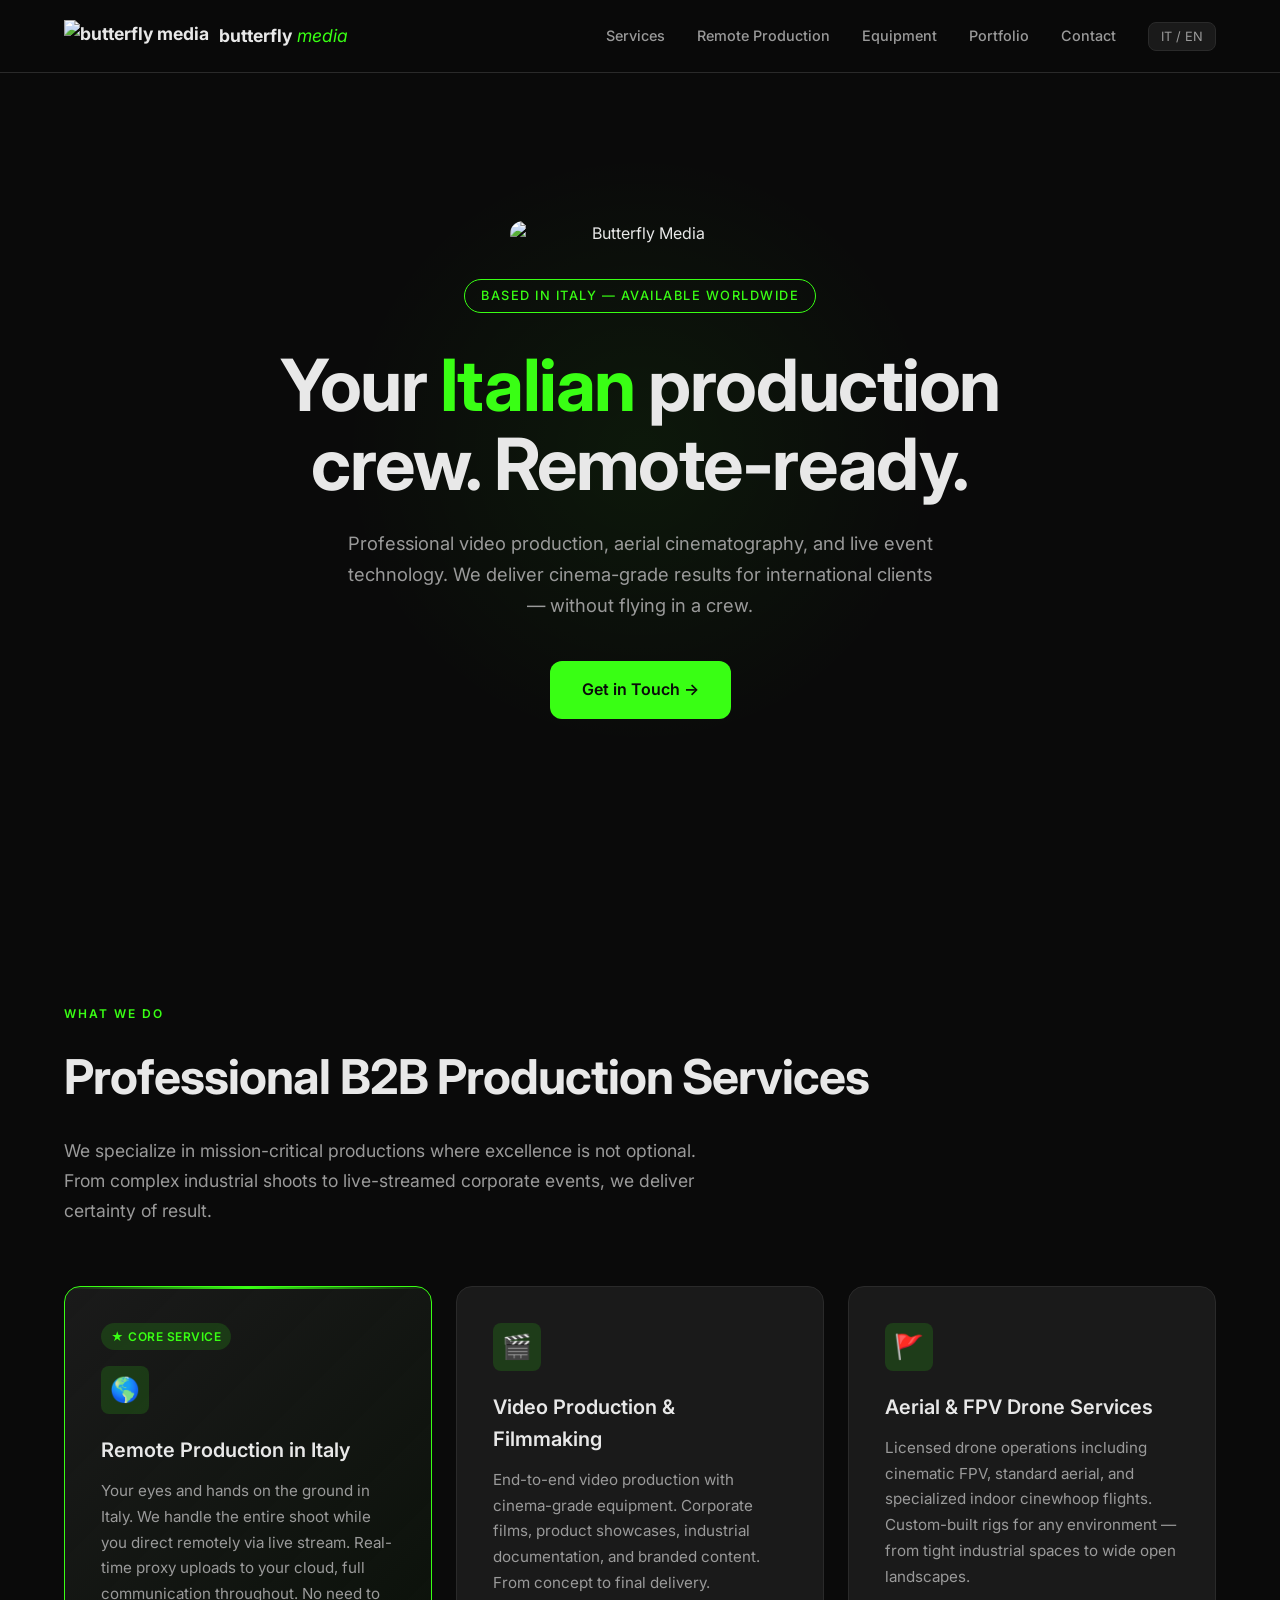
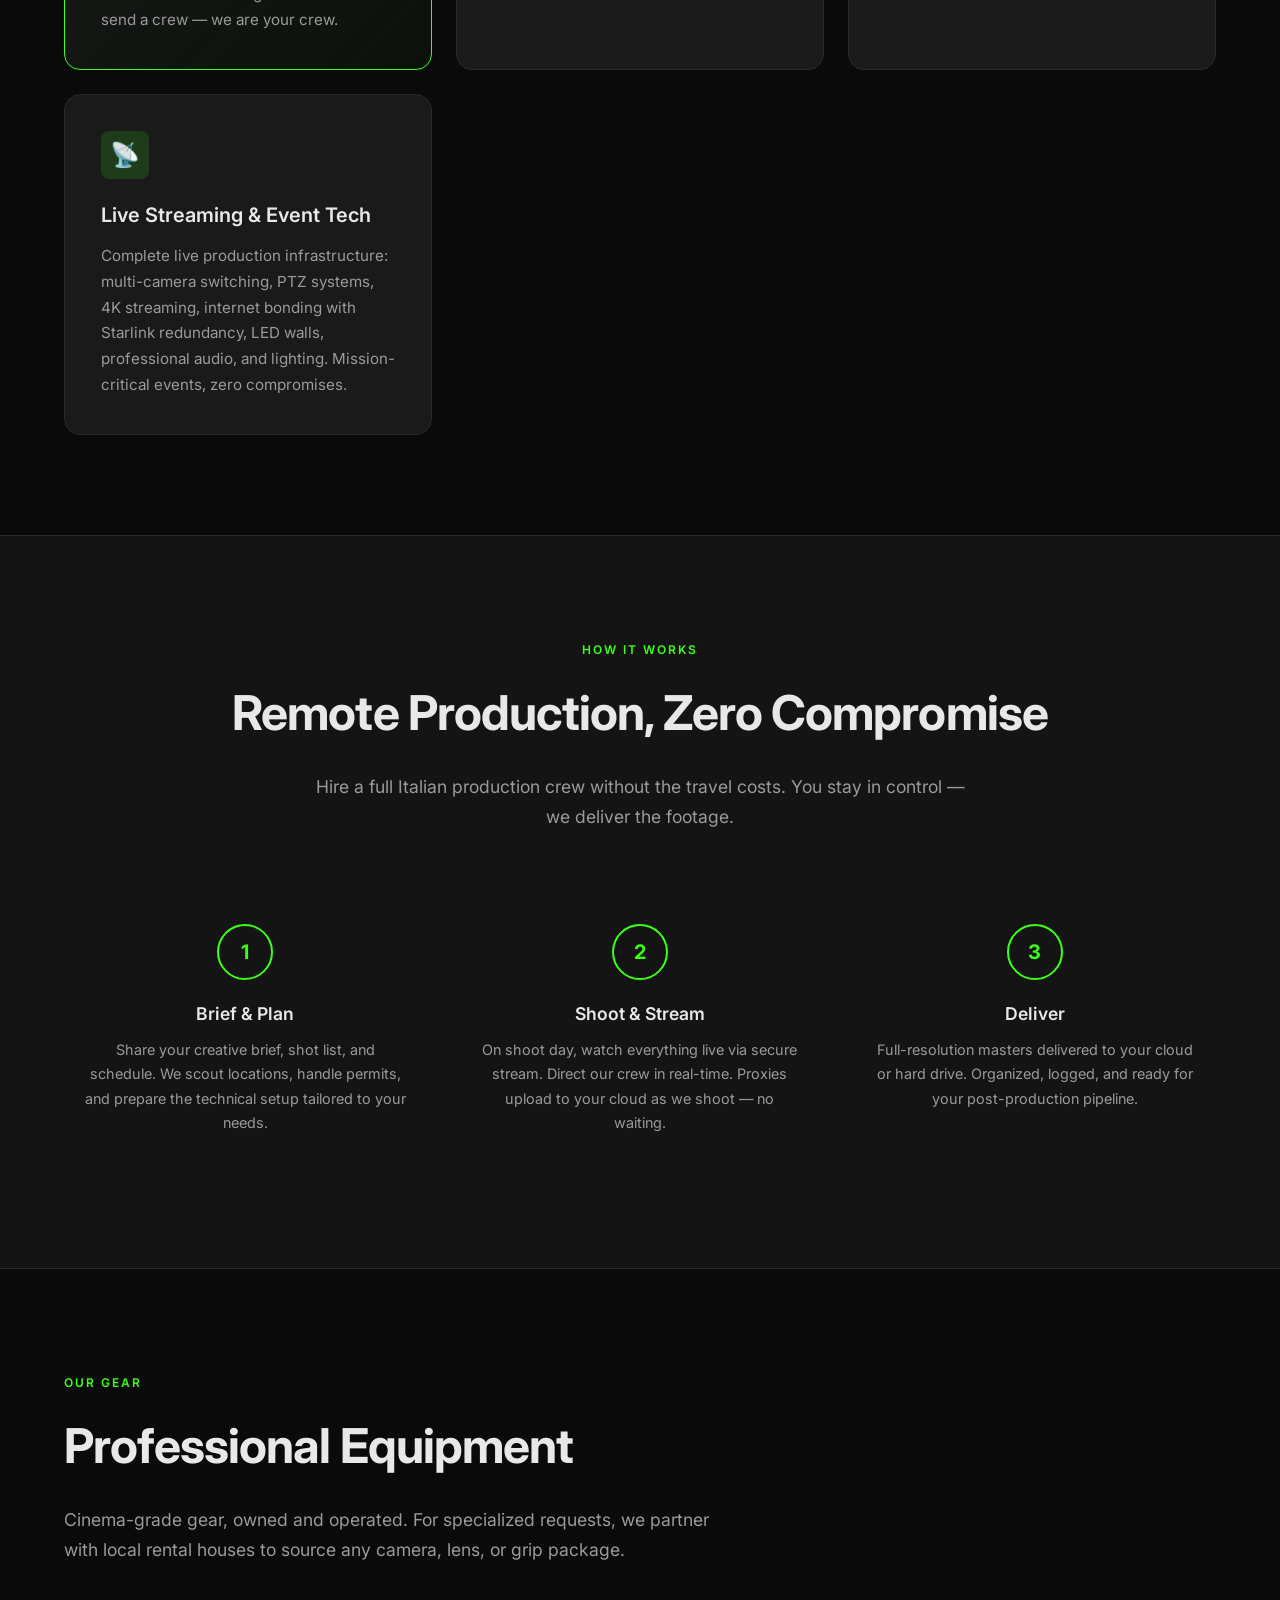
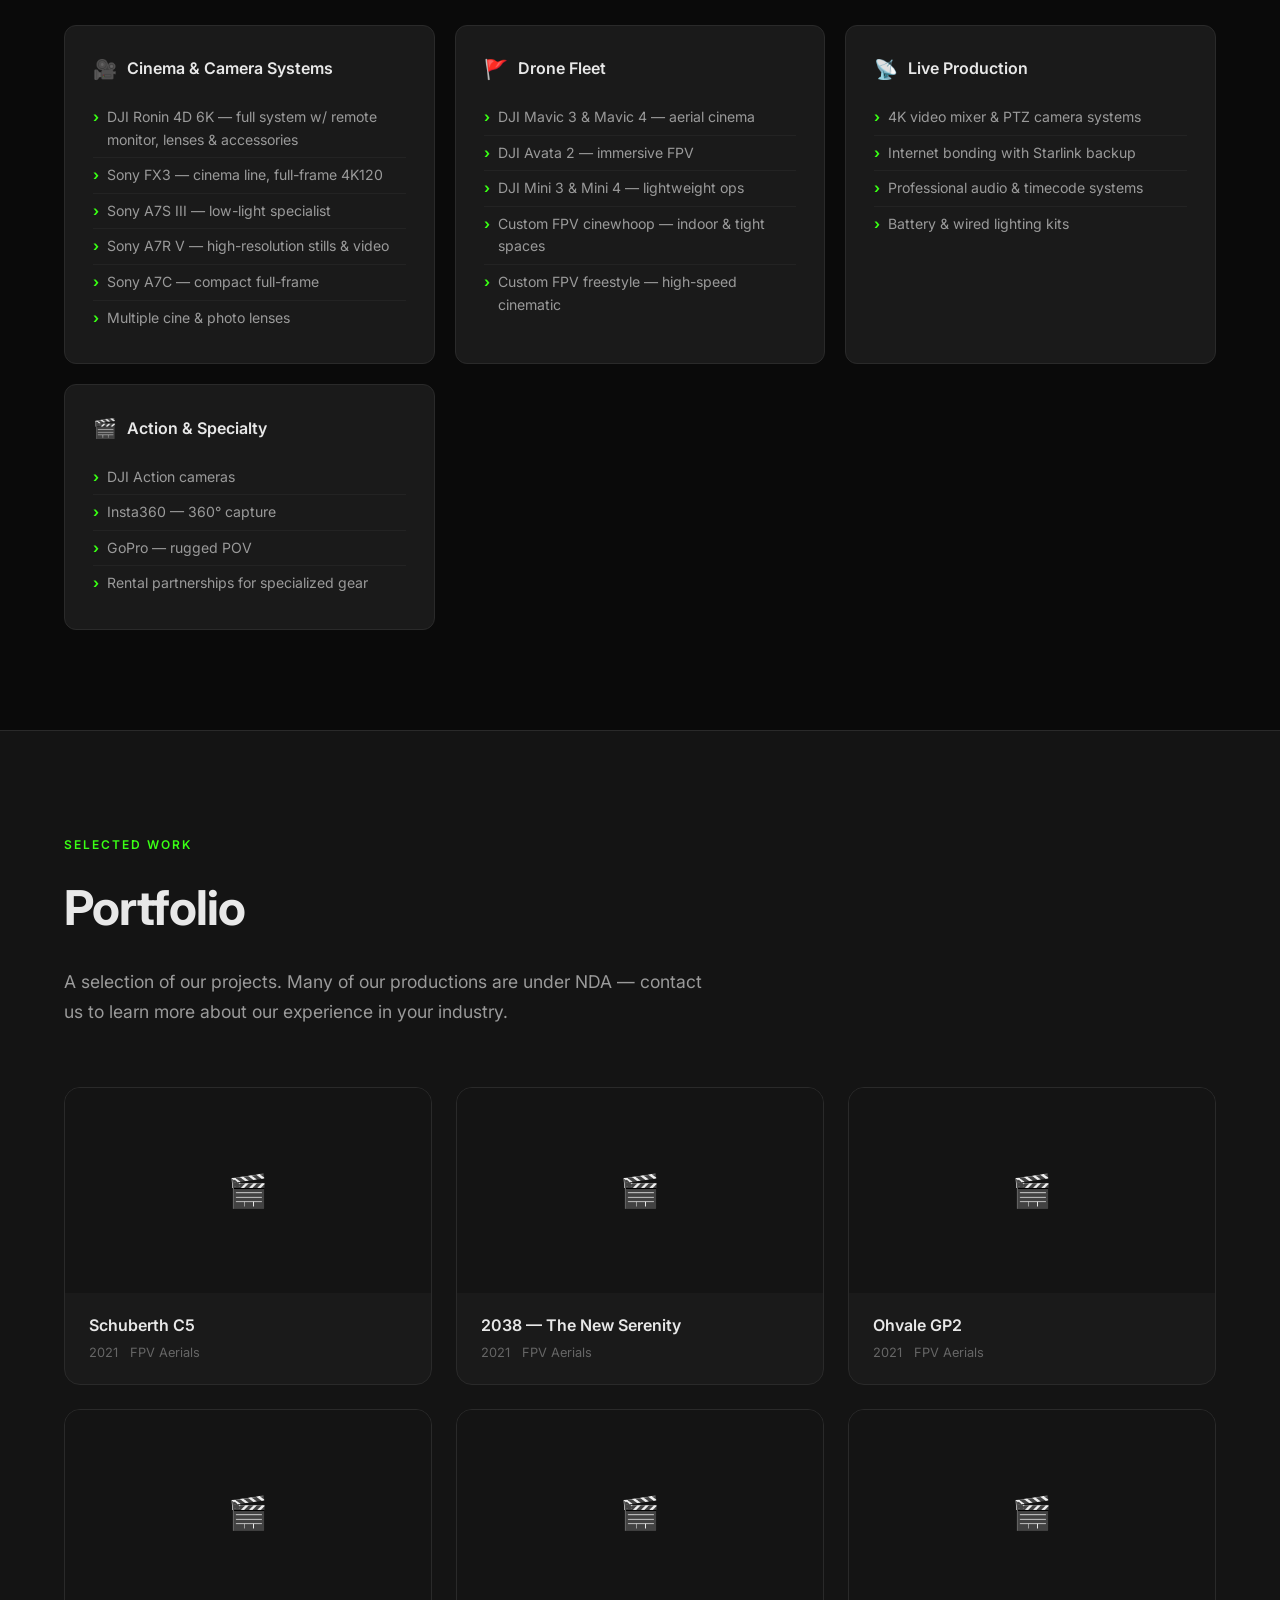
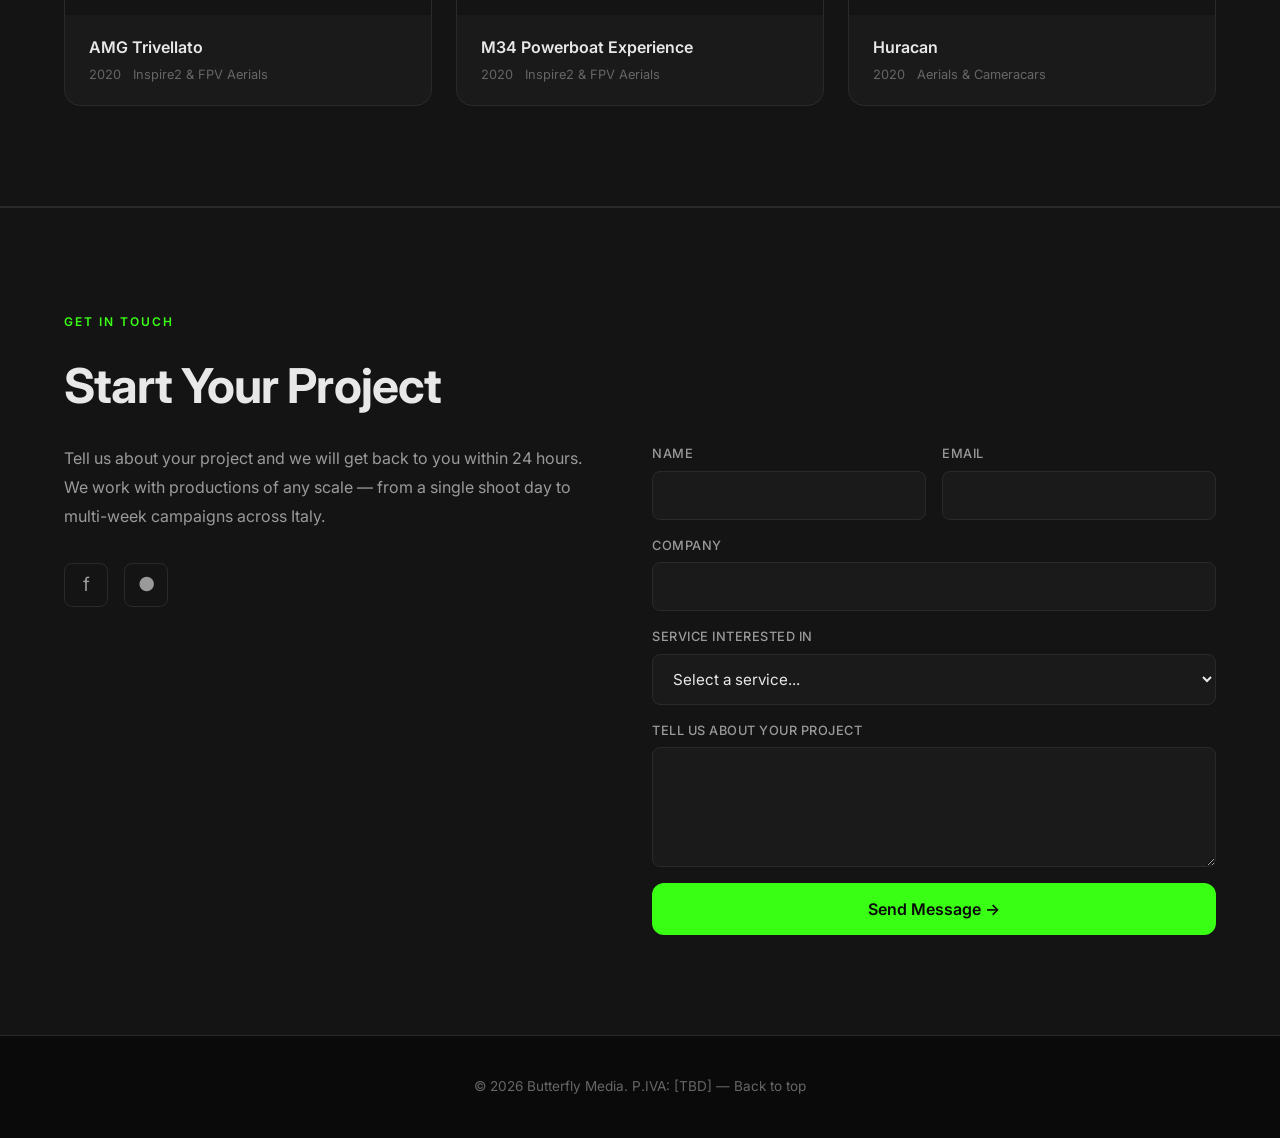
==== index.html @ 113e2f81 "Initial commit: Butterfly Media website" ====
<!DOCTYPE html>
<html lang="en" data-lang="en">
<head>
<meta charset="UTF-8">
<meta name="viewport" content="width=device-width, initial-scale=1.0">
<title>Butterfly Media — Remote Video Production in Italy</title>
<meta name="description" content="Professional remote video production based in Italy. Aerial FPV, cinema-grade cameras, live streaming, and event tech for international clients.">
<link rel="icon" type="image/png" href="assets/logo-micro.png">
<link rel="preconnect" href="https://fonts.googleapis.com">
<link href="https://fonts.googleapis.com/css2?family=Inter:wght@300;400;500;600;700&display=swap" rel="stylesheet">
<link rel="stylesheet" href="css/style.css">
</head>
<body>

<!-- NAV -->
<nav>
  <div class="nav-inner">
    <a href="#" class="nav-logo"><img src="assets/logo-micro.png" alt="Butterfly Media" class="nav-logo-img"><span class="nav-logo-text">butterfly <em>media</em></span></a>
    <button class="nav-toggle" onclick="document.querySelector('.nav-links').classList.toggle('open')" aria-label="Menu">&#9776;</button>
    <ul class="nav-links">
      <li><a href="#services" data-i18n="nav.services">Services</a></li>
      <li><a href="#remote" data-i18n="nav.remote">Remote Production</a></li>
      <li><a href="#equipment" data-i18n="nav.equipment">Equipment</a></li>
      <li><a href="#portfolio" data-i18n="nav.portfolio">Portfolio</a></li>
      <li><a href="#contact" data-i18n="nav.contact">Contact</a></li>
      <li><button class="lang-switch" onclick="toggleLang()">IT / EN</button></li>
    </ul>
  </div>
</nav>

<!-- HERO -->
<section class="hero" id="hero">
  <div class="hero-content">
    <img src="assets/logo-full.png" alt="Butterfly Media" class="hero-logo">
    <div class="hero-badge" data-i18n="hero.badge">Based in Italy — Available Worldwide</div>
    <h1 data-i18n-html="hero.title">Your <em>Italian</em> production crew. Remote-ready.</h1>
    <p data-i18n="hero.subtitle">Professional video production, aerial cinematography, and live event technology. We deliver cinema-grade results for international clients — without flying in a crew.</p>
    <a href="#contact" class="hero-cta" data-i18n="hero.cta">Get in Touch &#8594;</a>
  </div>
</section>

<!-- SERVICES -->
<section id="services">
  <div class="container">
    <div class="reveal">
      <span class="section-label" data-i18n="services.label">What We Do</span>
      <h2 class="section-title" data-i18n="services.title">Professional B2B Production Services</h2>
      <p class="section-subtitle" data-i18n="services.subtitle">We specialize in mission-critical productions where excellence is not optional. From complex industrial shoots to live-streamed corporate events, we deliver certainty of result.</p>
    </div>
    <div class="services-grid">
      <div class="service-card featured reveal">
        <div class="service-tag" data-i18n="services.remote.tag">&#9733; Core Service</div>
        <div class="service-icon">&#127758;</div>
        <h3 data-i18n="services.remote.title">Remote Production in Italy</h3>
        <p data-i18n="services.remote.desc">Your eyes and hands on the ground in Italy. We handle the entire shoot while you direct remotely via live stream. Real-time proxy uploads to your cloud, full communication throughout. No need to send a crew — we are your crew.</p>
      </div>
      <div class="service-card reveal">
        <div class="service-icon">&#127916;</div>
        <h3 data-i18n="services.video.title">Video Production &amp; Filmmaking</h3>
        <p data-i18n="services.video.desc">End-to-end video production with cinema-grade equipment. Corporate films, product showcases, industrial documentation, and branded content. From concept to final delivery.</p>
      </div>
      <div class="service-card reveal">
        <div class="service-icon">&#128681;</div>
        <h3 data-i18n="services.drone.title">Aerial &amp; FPV Drone Services</h3>
        <p data-i18n="services.drone.desc">Licensed drone operations including cinematic FPV, standard aerial, and specialized indoor cinewhoop flights. Custom-built rigs for any environment — from tight industrial spaces to wide open landscapes.</p>
      </div>
      <div class="service-card reveal">
        <div class="service-icon">&#128225;</div>
        <h3 data-i18n="services.live.title">Live Streaming &amp; Event Tech</h3>
        <p data-i18n="services.live.desc">Complete live production infrastructure: multi-camera switching, PTZ systems, 4K streaming, internet bonding with Starlink redundancy, LED walls, professional audio, and lighting. Mission-critical events, zero compromises.</p>
      </div>
    </div>
  </div>
</section>

<!-- REMOTE PRODUCTION -->
<section class="remote-section" id="remote">
  <div class="container">
    <div class="reveal" style="text-align:center;">
      <span class="section-label" data-i18n="remote.label">How It Works</span>
      <h2 class="section-title" data-i18n="remote.title">Remote Production, Zero Compromise</h2>
      <p class="section-subtitle" style="margin-left:auto;margin-right:auto;" data-i18n="remote.subtitle">Hire a full Italian production crew without the travel costs. You stay in control — we deliver the footage.</p>
    </div>
    <div class="remote-grid reveal">
      <div class="remote-step">
        <div class="step-number">1</div>
        <h3 data-i18n="remote.step1.title">Brief &amp; Plan</h3>
        <p data-i18n="remote.step1.desc">Share your creative brief, shot list, and schedule. We scout locations, handle permits, and prepare the technical setup tailored to your needs.</p>
      </div>
      <div class="remote-step">
        <div class="step-number">2</div>
        <h3 data-i18n="remote.step2.title">Shoot &amp; Stream</h3>
        <p data-i18n="remote.step2.desc">On shoot day, watch everything live via secure stream. Direct our crew in real-time. Proxies upload to your cloud as we shoot — no waiting.</p>
      </div>
      <div class="remote-step">
        <div class="step-number">3</div>
        <h3 data-i18n="remote.step3.title">Deliver</h3>
        <p data-i18n="remote.step3.desc">Full-resolution masters delivered to your cloud or hard drive. Organized, logged, and ready for your post-production pipeline.</p>
      </div>
    </div>
  </div>
</section>

<!-- EQUIPMENT -->
<section id="equipment">
  <div class="container">
    <div class="reveal">
      <span class="section-label" data-i18n="equip.label">Our Gear</span>
      <h2 class="section-title" data-i18n="equip.title">Professional Equipment</h2>
      <p class="section-subtitle" data-i18n="equip.subtitle">Cinema-grade gear, owned and operated. For specialized requests, we partner with local rental houses to source any camera, lens, or grip package.</p>
    </div>
    <div class="equipment-grid">
      <div class="equip-category reveal">
        <h3><span class="eq-icon">&#127909;</span> <span data-i18n="equip.cinema.title">Cinema &amp; Camera Systems</span></h3>
        <ul>
          <li>DJI Ronin 4D 6K — full system w/ remote monitor, lenses &amp; accessories</li>
          <li>Sony FX3 — cinema line, full-frame 4K120</li>
          <li>Sony A7S III — low-light specialist</li>
          <li>Sony A7R V — high-resolution stills &amp; video</li>
          <li>Sony A7C — compact full-frame</li>
          <li data-i18n="equip.cinema.lenses">Multiple cine &amp; photo lenses</li>
        </ul>
      </div>
      <div class="equip-category reveal">
        <h3><span class="eq-icon">&#128681;</span> <span data-i18n="equip.drones.title">Drone Fleet</span></h3>
        <ul>
          <li>DJI Mavic 3 &amp; Mavic 4 — aerial cinema</li>
          <li>DJI Avata 2 — immersive FPV</li>
          <li>DJI Mini 3 &amp; Mini 4 — lightweight ops</li>
          <li data-i18n="equip.drones.cw">Custom FPV cinewhoop — indoor &amp; tight spaces</li>
          <li data-i18n="equip.drones.fs">Custom FPV freestyle — high-speed cinematic</li>
        </ul>
      </div>
      <div class="equip-category reveal">
        <h3><span class="eq-icon">&#128225;</span> <span data-i18n="equip.live.title">Live Production</span></h3>
        <ul>
          <li data-i18n="equip.live.1">4K video mixer &amp; PTZ camera systems</li>
          <li data-i18n="equip.live.2">Internet bonding with Starlink backup</li>
          <li data-i18n="equip.live.3">Professional audio &amp; timecode systems</li>
          <li data-i18n="equip.live.4">Battery &amp; wired lighting kits</li>
        </ul>
      </div>
      <div class="equip-category reveal">
        <h3><span class="eq-icon">&#127916;</span> <span data-i18n="equip.action.title">Action &amp; Specialty</span></h3>
        <ul>
          <li>DJI Action cameras</li>
          <li>Insta360 — 360&deg; capture</li>
          <li>GoPro — rugged POV</li>
          <li data-i18n="equip.action.rent">Rental partnerships for specialized gear</li>
        </ul>
      </div>
    </div>
  </div>
</section>

<!-- PORTFOLIO -->
<section id="portfolio" style="background:var(--bg-secondary);border-top:1px solid var(--border-subtle);border-bottom:1px solid var(--border-subtle);">
  <div class="container">
    <div class="reveal">
      <span class="section-label" data-i18n="portfolio.label">Selected Work</span>
      <h2 class="section-title" data-i18n="portfolio.title">Portfolio</h2>
      <p class="section-subtitle" data-i18n="portfolio.subtitle">A selection of our projects. Many of our productions are under NDA — contact us to learn more about our experience in your industry.</p>
    </div>
    <div class="portfolio-grid" id="portfolio-grid">
      <!-- Portfolio items will be populated here -->
      <div class="portfolio-item reveal">
        <div class="portfolio-embed"><div class="portfolio-placeholder">&#127916;</div></div>
        <div class="portfolio-info">
          <h3>Schuberth C5</h3>
          <div class="portfolio-meta"><span>2021</span><span>FPV Aerials</span></div>
        </div>
      </div>
      <div class="portfolio-item reveal">
        <div class="portfolio-embed"><div class="portfolio-placeholder">&#127916;</div></div>
        <div class="portfolio-info">
          <h3>2038 — The New Serenity</h3>
          <div class="portfolio-meta"><span>2021</span><span>FPV Aerials</span></div>
        </div>
      </div>
      <div class="portfolio-item reveal">
        <div class="portfolio-embed"><div class="portfolio-placeholder">&#127916;</div></div>
        <div class="portfolio-info">
          <h3>Ohvale GP2</h3>
          <div class="portfolio-meta"><span>2021</span><span>FPV Aerials</span></div>
        </div>
      </div>
      <div class="portfolio-item reveal">
        <div class="portfolio-embed"><div class="portfolio-placeholder">&#127916;</div></div>
        <div class="portfolio-info">
          <h3>AMG Trivellato</h3>
          <div class="portfolio-meta"><span>2020</span><span>Inspire2 &amp; FPV Aerials</span></div>
        </div>
      </div>
      <div class="portfolio-item reveal">
        <div class="portfolio-embed"><div class="portfolio-placeholder">&#127916;</div></div>
        <div class="portfolio-info">
          <h3>M34 Powerboat Experience</h3>
          <div class="portfolio-meta"><span>2020</span><span>Inspire2 &amp; FPV Aerials</span></div>
        </div>
      </div>
      <div class="portfolio-item reveal">
        <div class="portfolio-embed"><div class="portfolio-placeholder">&#127916;</div></div>
        <div class="portfolio-info">
          <h3>Huracan</h3>
          <div class="portfolio-meta"><span>2020</span><span>Aerials &amp; Cameracars</span></div>
        </div>
      </div>
    </div>
  </div>
</section>

<!-- CONTACT -->
<section class="contact-section" id="contact">
  <div class="container">
    <div class="reveal">
      <span class="section-label" data-i18n="contact.label">Get in Touch</span>
      <h2 class="section-title" data-i18n="contact.title">Start Your Project</h2>
    </div>
    <div class="contact-wrapper">
      <div class="contact-info reveal">
        <p data-i18n="contact.info">Tell us about your project and we will get back to you within 24 hours. We work with productions of any scale — from a single shoot day to multi-week campaigns across Italy.</p>
        <div class="contact-socials">
          <a href="#" class="social-link" id="social-fb" aria-label="Facebook" target="_blank" rel="noopener">f</a>
          <a href="#" class="social-link" id="social-ig" aria-label="Instagram" target="_blank" rel="noopener">&#9679;</a>
        </div>
      </div>
      <form class="contact-form reveal" id="contact-form" onsubmit="return handleSubmit(event)">
        <div class="form-row">
          <div class="form-group">
            <label for="cf-name" data-i18n="contact.form.name">Name</label>
            <input type="text" id="cf-name" name="name" required>
          </div>
          <div class="form-group">
            <label for="cf-email" data-i18n="contact.form.email">Email</label>
            <input type="email" id="cf-email" name="email" required>
          </div>
        </div>
        <div class="form-group">
          <label for="cf-company" data-i18n="contact.form.company">Company</label>
          <input type="text" id="cf-company" name="company">
        </div>
        <div class="form-group">
          <label for="cf-service" data-i18n="contact.form.service">Service Interested In</label>
          <select id="cf-service" name="service">
            <option value="" data-i18n="contact.form.select">Select a service...</option>
            <option value="remote" data-i18n="contact.form.opt.remote">Remote Production in Italy</option>
            <option value="video" data-i18n="contact.form.opt.video">Video Production</option>
            <option value="drone" data-i18n="contact.form.opt.drone">Aerial / FPV Drone</option>
            <option value="live" data-i18n="contact.form.opt.live">Live Streaming / Event Tech</option>
            <option value="other" data-i18n="contact.form.opt.other">Other</option>
          </select>
        </div>
        <div class="form-group">
          <label for="cf-message" data-i18n="contact.form.message">Tell us about your project</label>
          <textarea id="cf-message" name="message" required></textarea>
        </div>
        <button type="submit" class="form-submit" data-i18n="contact.form.send">Send Message &#8594;</button>
        <div class="form-status" id="form-status"></div>
      </form>
    </div>
  </div>
</section>

<!-- FOOTER -->
<footer>
  <div class="container">
    <p>&copy; 2026 Butterfly Media. P.IVA: [TBD] — <a href="#hero">Back to top</a></p>
  </div>
</footer>

<script src="js/i18n.js"></script>
<script src="js/main.js"></script>
</body>
</html>
---- css/style.css ----
/* ========== RESET & BASE ========== */
*, *::before, *::after { margin: 0; padding: 0; box-sizing: border-box; }

:root {
  --bg-primary: #0a0a0a;
  --bg-secondary: #141414;
  --bg-card: #1a1a1a;
  --bg-card-hover: #222222;
  --text-primary: #e8e8e8;
  --text-secondary: #9a9a9a;
  --text-muted: #666666;
  --accent-green: #39ff14;
  --accent-green-dim: rgba(57, 255, 20, 0.15);
  --accent-green-glow: rgba(57, 255, 20, 0.3);
  --border-subtle: #2a2a2a;
  --border-light: #3a3a3a;
  --radius: 12px;
  --radius-sm: 8px;
  --radius-lg: 16px;
  --font: 'Inter', -apple-system, BlinkMacSystemFont, sans-serif;
  --max-width: 1200px;
  --transition: 0.3s ease;
}

html { scroll-behavior: smooth; }

body {
  font-family: var(--font);
  background: var(--bg-primary);
  color: var(--text-primary);
  line-height: 1.6;
  -webkit-font-smoothing: antialiased;
}

a { color: var(--accent-green); text-decoration: none; transition: opacity var(--transition); }
a:hover { opacity: 0.8; }
img { max-width: 100%; display: block; }
.container { max-width: var(--max-width); margin: 0 auto; padding: 0 24px; }

/* ========== NAVIGATION ========== */
nav {
  position: fixed; top: 0; left: 0; right: 0; z-index: 1000;
  background: rgba(10, 10, 10, 0.85);
  backdrop-filter: blur(20px);
  -webkit-backdrop-filter: blur(20px);
  border-bottom: 1px solid var(--border-subtle);
}

.nav-inner {
  max-width: var(--max-width); margin: 0 auto; padding: 0 24px;
  display: flex; align-items: center; justify-content: space-between; height: 72px;
}

.nav-logo {
  font-size: 1.1rem; font-weight: 700; color: var(--text-primary);
  display: flex; align-items: center; gap: 10px; text-transform: lowercase;
}
.nav-logo-img { height: 32px; width: auto; }
.nav-logo-text { display: flex; gap: 0.3em; }
.nav-logo-text em { font-style: italic; font-weight: 400; color: var(--accent-green); }

.hero-logo {
  max-width: 260px; margin: 0 auto 32px; border-radius: var(--radius-lg);
}

.nav-links { display: flex; align-items: center; gap: 32px; list-style: none; }

.nav-links a {
  color: var(--text-secondary); font-size: 0.9rem; font-weight: 500;
  transition: color var(--transition); position: relative;
}
.nav-links a:hover { color: var(--text-primary); opacity: 1; }
.nav-links a::after {
  content: ''; position: absolute; bottom: -4px; left: 0;
  width: 0; height: 2px; background: var(--accent-green);
  transition: width var(--transition);
}
.nav-links a:hover::after { width: 100%; }

.lang-switch {
  background: var(--bg-card); border: 1px solid var(--border-subtle);
  border-radius: var(--radius-sm); padding: 6px 12px;
  color: var(--text-secondary); font-size: 0.8rem;
  font-family: var(--font); cursor: pointer; transition: all var(--transition);
}
.lang-switch:hover { border-color: var(--accent-green); color: var(--text-primary); }

.nav-toggle {
  display: none; background: none; border: none;
  color: var(--text-primary); font-size: 1.5rem; cursor: pointer; padding: 8px;
}

@media (max-width: 768px) {
  .nav-toggle { display: block; }
  .nav-links {
    display: none; position: absolute; top: 72px; left: 0; right: 0;
    background: rgba(10, 10, 10, 0.95); backdrop-filter: blur(20px);
    flex-direction: column; padding: 24px; gap: 20px;
    border-bottom: 1px solid var(--border-subtle);
  }
  .nav-links.open { display: flex; }
}

/* ========== HERO ========== */
.hero {
  min-height: 100vh; display: flex; align-items: center; justify-content: center;
  text-align: center; padding: 120px 24px 80px; position: relative; overflow: hidden;
}
.hero::before {
  content: ''; position: absolute; top: 50%; left: 50%;
  transform: translate(-50%, -50%); width: 600px; height: 600px;
  background: radial-gradient(circle, var(--accent-green-dim) 0%, transparent 70%);
  pointer-events: none; opacity: 0.4;
}
.hero-content { position: relative; z-index: 1; max-width: 800px; }

.hero-badge {
  display: inline-block; padding: 6px 16px;
  border: 1px solid var(--accent-green); border-radius: 50px;
  font-size: 0.8rem; font-weight: 500; color: var(--accent-green);
  margin-bottom: 32px; text-transform: uppercase; letter-spacing: 1.5px;
}

.hero h1 {
  font-size: clamp(2.5rem, 6vw, 4.5rem); font-weight: 700;
  line-height: 1.1; margin-bottom: 24px; letter-spacing: -0.02em;
}
.hero h1 em { font-style: normal; color: var(--accent-green); }

.hero p {
  font-size: 1.15rem; color: var(--text-secondary);
  max-width: 600px; margin: 0 auto 40px; line-height: 1.7;
}

.hero-cta {
  display: inline-flex; align-items: center; gap: 10px;
  padding: 16px 32px; background: var(--accent-green); color: #0a0a0a;
  font-weight: 600; font-size: 1rem; border-radius: var(--radius);
  transition: all var(--transition); border: none; cursor: pointer;
}
.hero-cta:hover {
  opacity: 1; box-shadow: 0 0 30px var(--accent-green-glow);
  transform: translateY(-2px);
}

/* ========== SECTIONS ========== */
section { padding: 100px 0; }

.section-label {
  display: inline-block; font-size: 0.75rem; font-weight: 600;
  text-transform: uppercase; letter-spacing: 2px;
  color: var(--accent-green); margin-bottom: 16px;
}
.section-title {
  font-size: clamp(2rem, 4vw, 3rem); font-weight: 700;
  margin-bottom: 20px; letter-spacing: -0.02em;
}
.section-subtitle {
  font-size: 1.1rem; color: var(--text-secondary);
  max-width: 650px; line-height: 1.7; margin-bottom: 60px;
}

/* ========== SERVICES ========== */
.services-grid {
  display: grid; grid-template-columns: repeat(auto-fit, minmax(340px, 1fr)); gap: 24px;
}

.service-card {
  background: var(--bg-card); border: 1px solid var(--border-subtle);
  border-radius: var(--radius-lg); padding: 36px;
  transition: all var(--transition); position: relative; overflow: hidden;
}
.service-card::before {
  content: ''; position: absolute; top: 0; left: 0; right: 0; height: 2px;
  background: linear-gradient(90deg, transparent, var(--accent-green), transparent);
  opacity: 0; transition: opacity var(--transition);
}
.service-card:hover {
  border-color: var(--border-light); background: var(--bg-card-hover);
  transform: translateY(-4px);
}
.service-card:hover::before { opacity: 1; }

.service-card.featured {
  border-color: var(--accent-green);
  background: linear-gradient(135deg, var(--bg-card), rgba(57, 255, 20, 0.03));
}
.service-card.featured::before { opacity: 1; }

.service-icon {
  width: 48px; height: 48px; border-radius: var(--radius-sm);
  background: var(--accent-green-dim); display: flex;
  align-items: center; justify-content: center;
  font-size: 1.5rem; margin-bottom: 20px;
}
.service-card h3 { font-size: 1.25rem; font-weight: 600; margin-bottom: 12px; }
.service-card p { color: var(--text-secondary); font-size: 0.95rem; line-height: 1.7; }

.service-tag {
  display: inline-block; padding: 4px 10px;
  background: var(--accent-green-dim); color: var(--accent-green);
  border-radius: 50px; font-size: 0.75rem; font-weight: 600;
  margin-bottom: 16px; text-transform: uppercase; letter-spacing: 0.5px;
}

/* ========== REMOTE PRODUCTION ========== */
.remote-section {
  background: var(--bg-secondary);
  border-top: 1px solid var(--border-subtle);
  border-bottom: 1px solid var(--border-subtle);
}
.remote-grid {
  display: grid; grid-template-columns: repeat(3, 1fr);
  gap: 32px; margin-top: 48px;
}
@media (max-width: 768px) { .remote-grid { grid-template-columns: 1fr; } }

.remote-step { text-align: center; padding: 32px 20px; }
.step-number {
  width: 56px; height: 56px; border-radius: 50%;
  border: 2px solid var(--accent-green); display: flex;
  align-items: center; justify-content: center;
  font-size: 1.25rem; font-weight: 700;
  color: var(--accent-green); margin: 0 auto 20px;
}
.remote-step h3 { font-size: 1.1rem; font-weight: 600; margin-bottom: 10px; }
.remote-step p { color: var(--text-secondary); font-size: 0.9rem; line-height: 1.7; }

/* ========== EQUIPMENT ========== */
.equipment-grid {
  display: grid; grid-template-columns: repeat(auto-fit, minmax(300px, 1fr)); gap: 20px;
}
.equip-category {
  background: var(--bg-card); border: 1px solid var(--border-subtle);
  border-radius: var(--radius); padding: 28px; transition: all var(--transition);
}
.equip-category:hover { border-color: var(--border-light); }
.equip-category h3 {
  font-size: 1rem; font-weight: 600; margin-bottom: 16px;
  display: flex; align-items: center; gap: 10px;
}
.equip-category h3 .eq-icon { color: var(--accent-green); font-size: 1.2rem; }
.equip-category ul { list-style: none; }
.equip-category li {
  color: var(--text-secondary); font-size: 0.88rem; padding: 6px 0;
  border-bottom: 1px solid rgba(255,255,255,0.04);
  display: flex; align-items: flex-start; gap: 8px;
}
.equip-category li:last-child { border-bottom: none; }
.equip-category li::before {
  content: '›'; color: var(--accent-green); font-weight: 700; flex-shrink: 0;
}

/* ========== PORTFOLIO ========== */
.portfolio-grid {
  display: grid; grid-template-columns: repeat(auto-fit, minmax(350px, 1fr)); gap: 24px;
}
.portfolio-item {
  background: var(--bg-card); border: 1px solid var(--border-subtle);
  border-radius: var(--radius-lg); overflow: hidden; transition: all var(--transition);
}
.portfolio-item:hover { border-color: var(--border-light); transform: translateY(-4px); }

.portfolio-embed {
  position: relative; padding-bottom: 56.25%; height: 0;
  overflow: hidden; background: var(--bg-secondary);
}
.portfolio-embed iframe {
  position: absolute; top: 0; left: 0; width: 100%; height: 100%; border: none;
}
.portfolio-placeholder {
  position: absolute; top: 0; left: 0; right: 0; bottom: 0;
  display: flex; align-items: center; justify-content: center;
  color: var(--text-muted); font-size: 2rem;
}
.portfolio-info { padding: 20px 24px; }
.portfolio-info h3 { font-size: 1rem; font-weight: 600; margin-bottom: 4px; }
.portfolio-info .portfolio-meta {
  color: var(--text-muted); font-size: 0.8rem;
  display: flex; align-items: center; gap: 12px;
}

/* ========== CONTACT ========== */
.contact-section {
  background: var(--bg-secondary); border-top: 1px solid var(--border-subtle);
}
.contact-wrapper {
  display: grid; grid-template-columns: 1fr 1fr; gap: 60px; align-items: start;
}
@media (max-width: 768px) { .contact-wrapper { grid-template-columns: 1fr; gap: 40px; } }

.contact-info p {
  color: var(--text-secondary); font-size: 1rem; line-height: 1.8; margin-bottom: 32px;
}
.contact-socials { display: flex; gap: 16px; }
.social-link {
  width: 44px; height: 44px; border-radius: var(--radius-sm);
  border: 1px solid var(--border-subtle); display: flex;
  align-items: center; justify-content: center;
  color: var(--text-secondary); transition: all var(--transition); font-size: 1.2rem;
}
.social-link:hover {
  border-color: var(--accent-green); color: var(--accent-green);
  background: var(--accent-green-dim); opacity: 1;
}

.contact-form { display: flex; flex-direction: column; gap: 16px; }
.form-group { display: flex; flex-direction: column; gap: 6px; }
.form-group label {
  font-size: 0.8rem; font-weight: 500; color: var(--text-secondary);
  text-transform: uppercase; letter-spacing: 0.5px;
}
.form-group input, .form-group textarea, .form-group select {
  background: var(--bg-card); border: 1px solid var(--border-subtle);
  border-radius: var(--radius-sm); padding: 14px 16px;
  color: var(--text-primary); font-family: var(--font); font-size: 0.95rem;
  transition: border-color var(--transition); outline: none;
}
.form-group input:focus, .form-group textarea:focus, .form-group select:focus {
  border-color: var(--accent-green);
}
.form-group textarea { resize: vertical; min-height: 120px; }
.form-group select option { background: var(--bg-card); color: var(--text-primary); }

.form-row { display: grid; grid-template-columns: 1fr 1fr; gap: 16px; }
@media (max-width: 768px) { .form-row { grid-template-columns: 1fr; } }

.form-submit {
  padding: 16px 32px; background: var(--accent-green); color: #0a0a0a;
  font-weight: 600; font-size: 1rem; font-family: var(--font);
  border: none; border-radius: var(--radius); cursor: pointer;
  transition: all var(--transition);
}
.form-submit:hover { box-shadow: 0 0 30px var(--accent-green-glow); transform: translateY(-2px); }
.form-submit:disabled { opacity: 0.5; cursor: not-allowed; transform: none; box-shadow: none; }

.form-status {
  padding: 12px 16px; border-radius: var(--radius-sm); font-size: 0.9rem; display: none;
}
.form-status.success {
  display: block; background: var(--accent-green-dim); color: var(--accent-green);
  border: 1px solid rgba(57, 255, 20, 0.3);
}
.form-status.error {
  display: block; background: rgba(255, 50, 50, 0.1); color: #ff5555;
  border: 1px solid rgba(255, 50, 50, 0.3);
}

/* ========== FOOTER ========== */
footer {
  padding: 40px 0; border-top: 1px solid var(--border-subtle); text-align: center;
}
footer p { color: var(--text-muted); font-size: 0.85rem; }
footer a { color: var(--text-muted); }
footer a:hover { color: var(--accent-green); }

/* ========== ANIMATIONS ========== */
.reveal {
  opacity: 0; transform: translateY(30px);
  transition: opacity 0.8s ease, transform 0.8s ease;
}
.reveal.visible { opacity: 1; transform: translateY(0); }

/* ========== SCROLLBAR ========== */
::-webkit-scrollbar { width: 8px; }
::-webkit-scrollbar-track { background: var(--bg-primary); }
::-webkit-scrollbar-thumb { background: var(--border-light); border-radius: 4px; }
::-webkit-scrollbar-thumb:hover { background: var(--text-muted); }
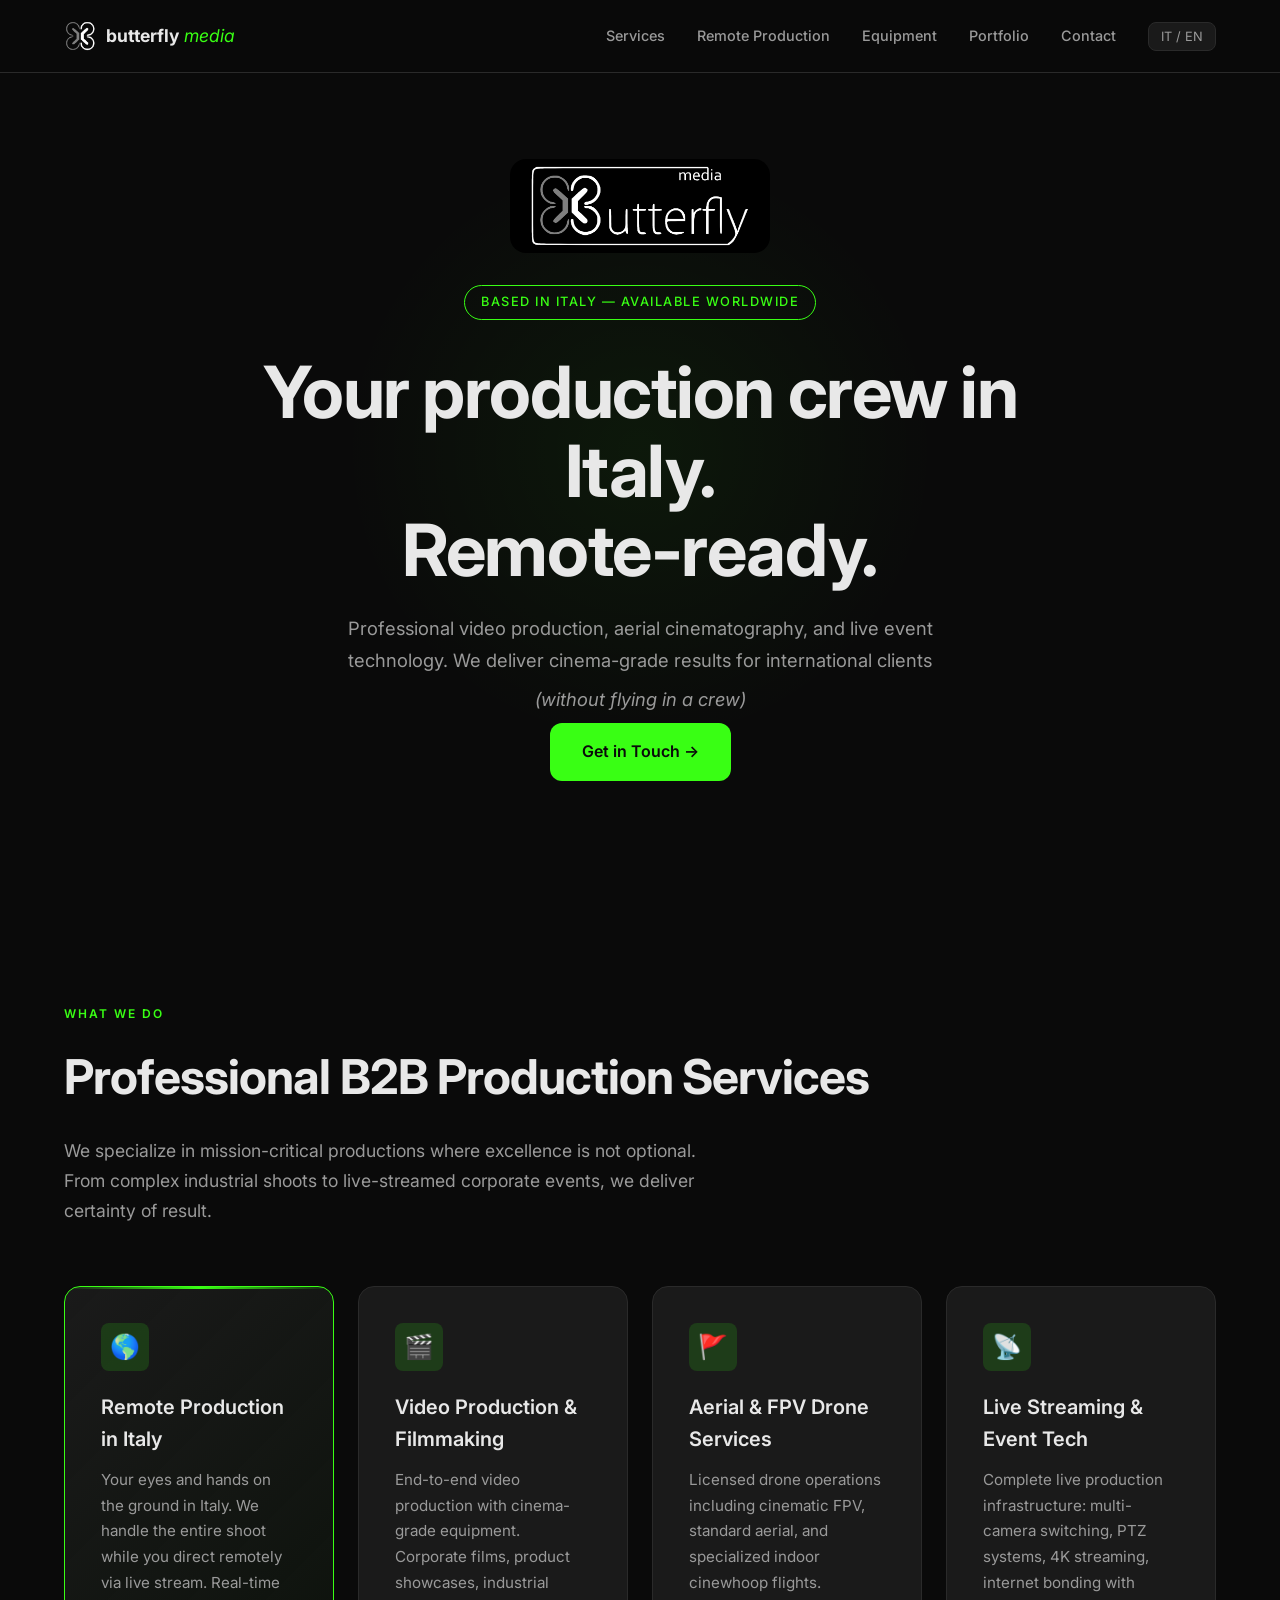
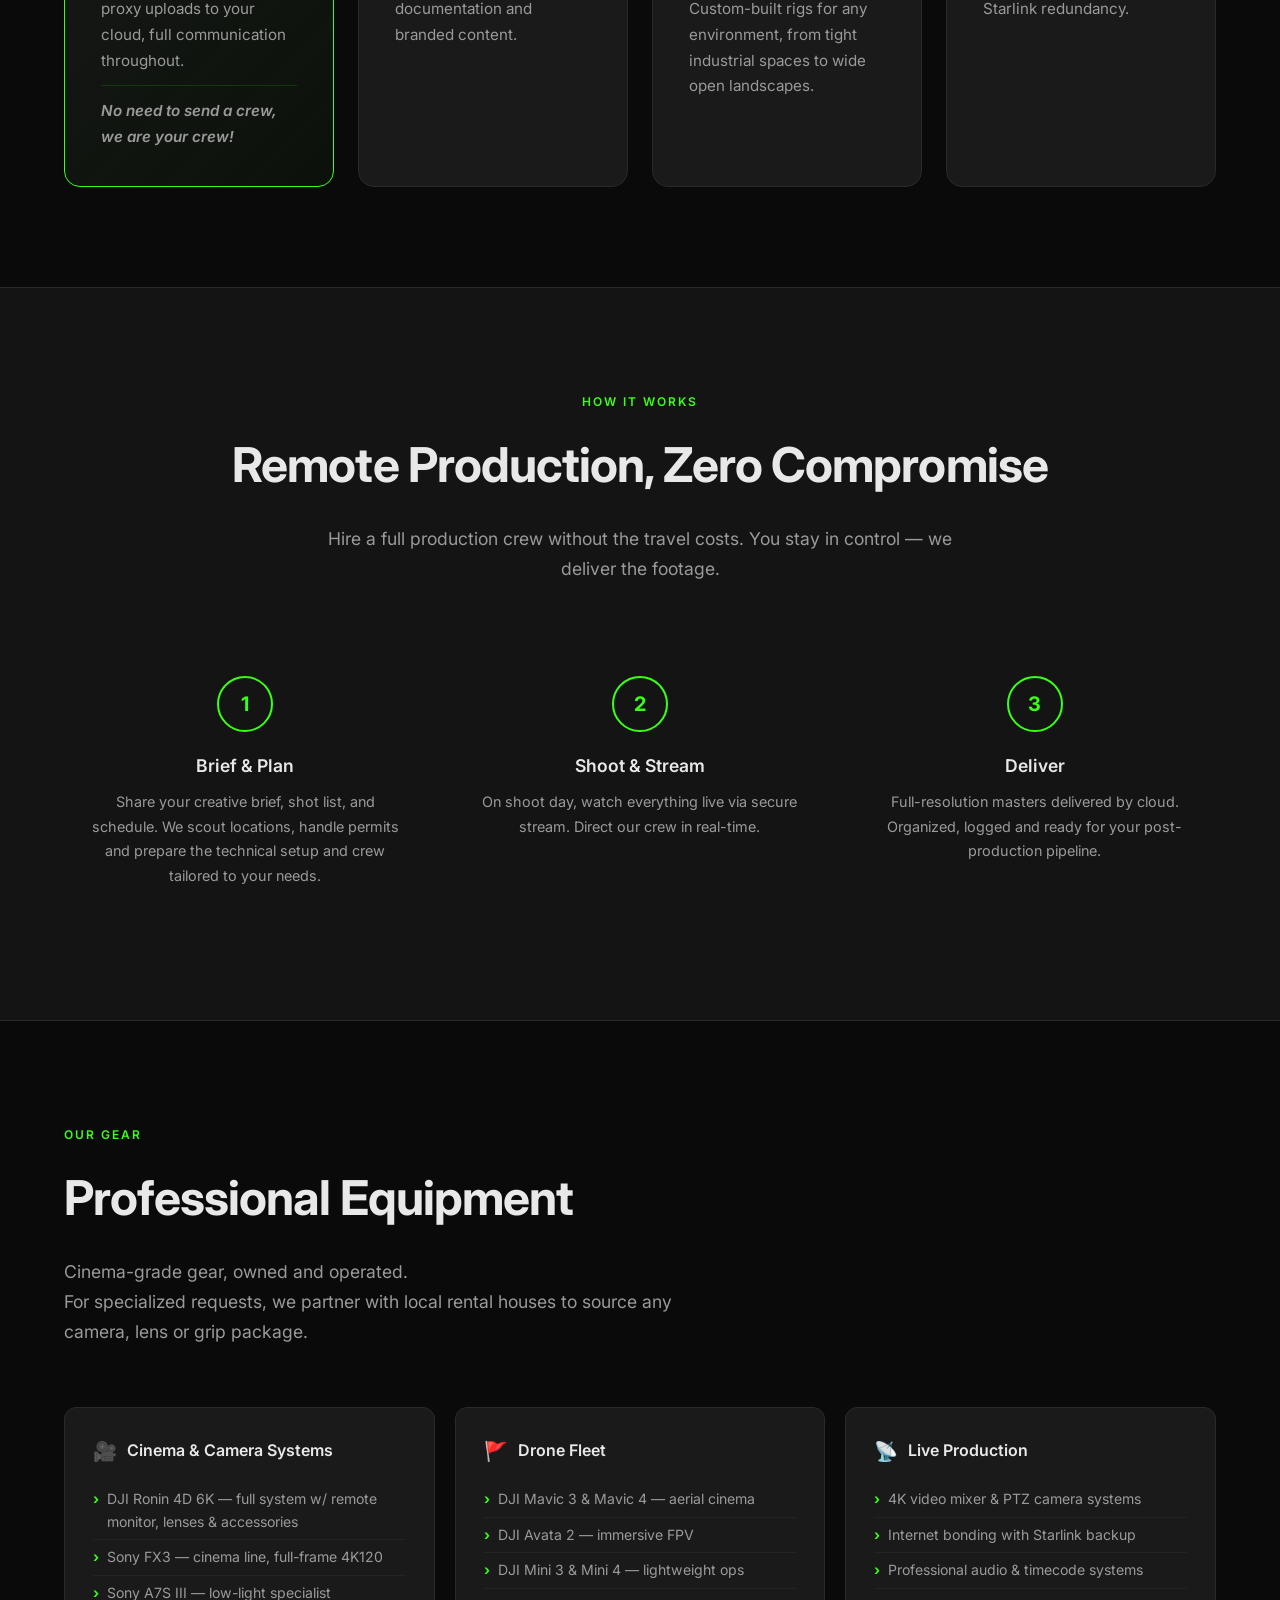
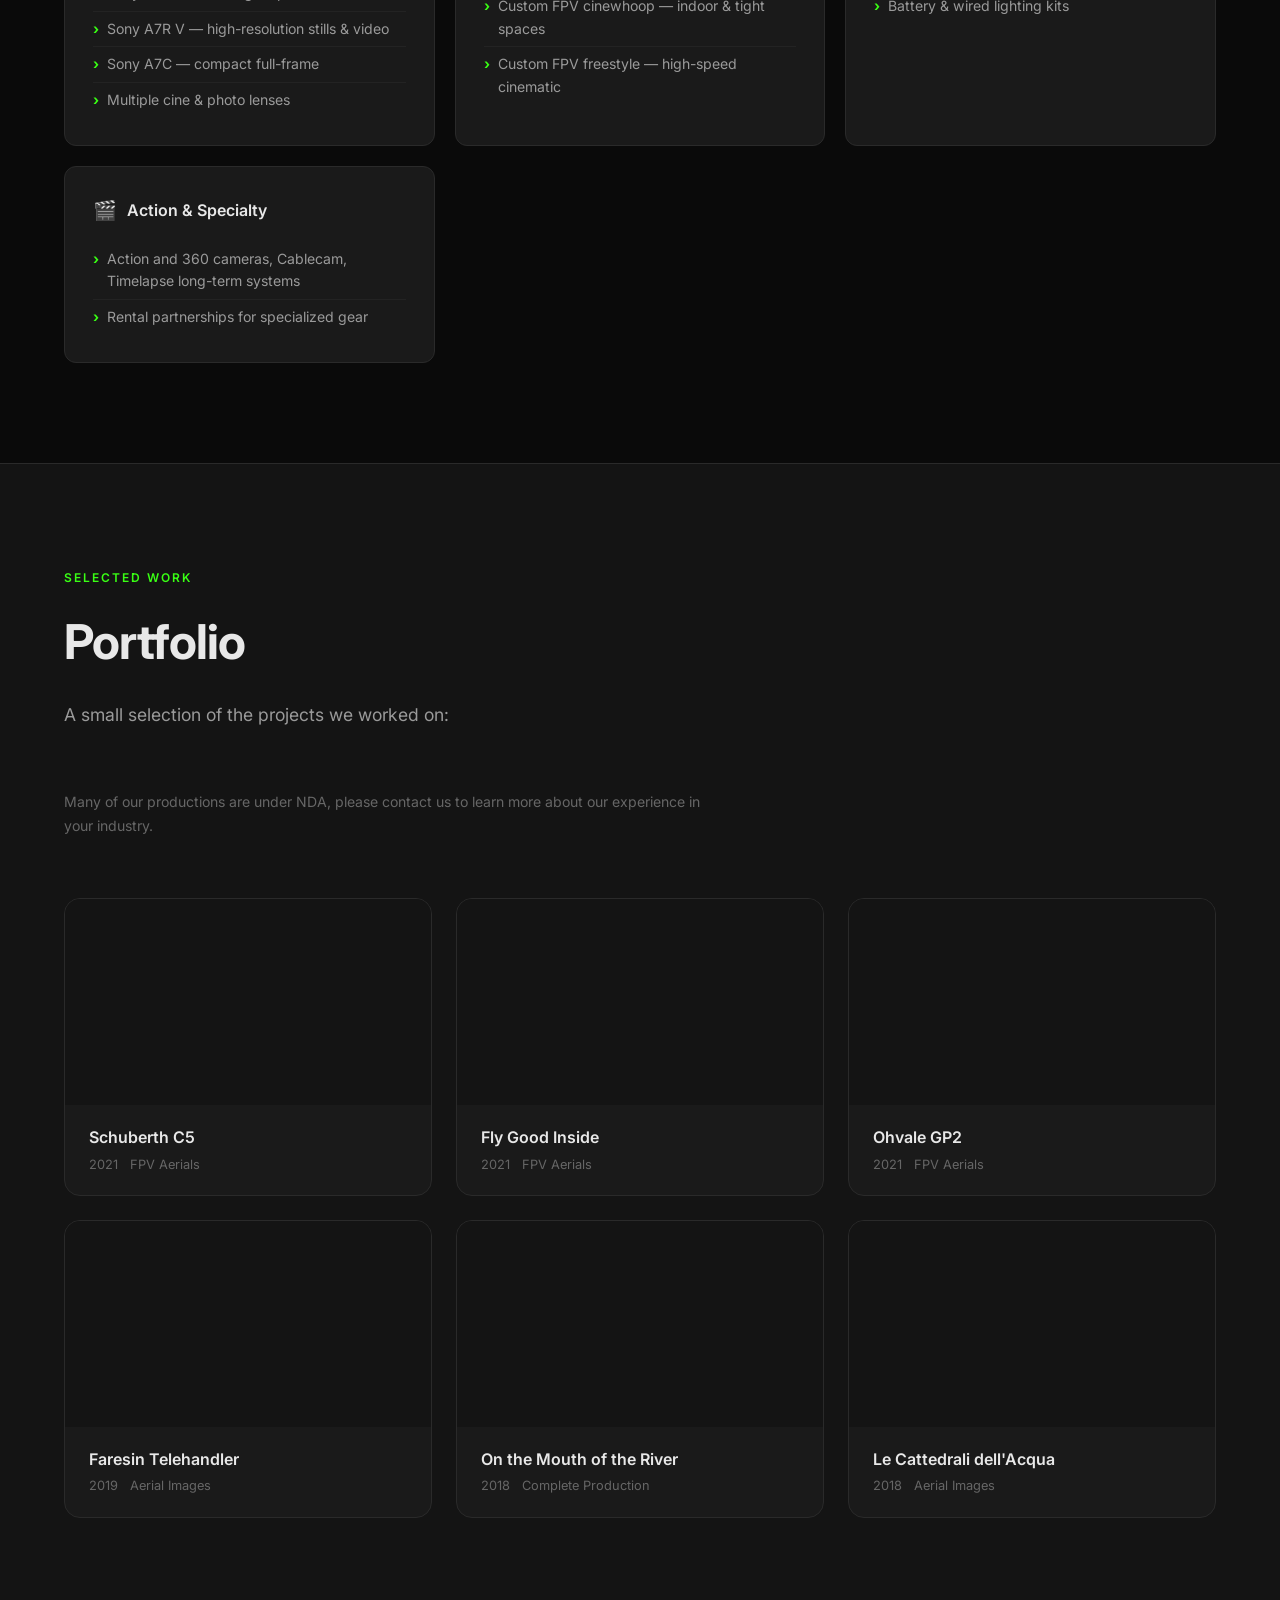
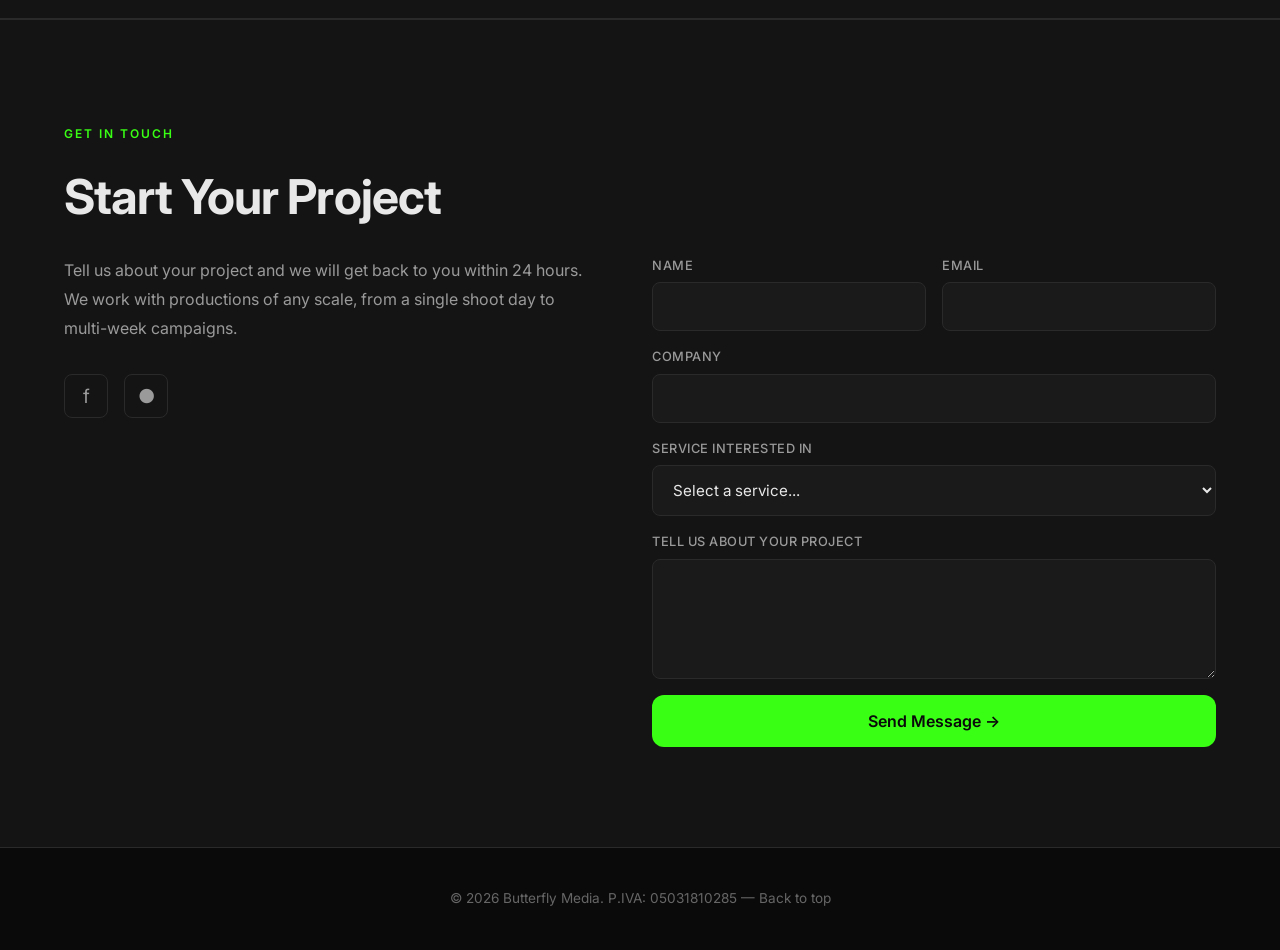
==== commit 29995ddc: "Major content update: new EN/IT texts, 4-col services grid, honeypot anti-spam, P.IVA, highlight sty" ====
--- a/index.html
+++ b/index.html
@@ -5,7 +5,7 @@
 <meta name="viewport" content="width=device-width, initial-scale=1.0">
 <title>Butterfly Media — Remote Video Production in Italy</title>
 <meta name="description" content="Professional remote video production based in Italy. Aerial FPV, cinema-grade cameras, live streaming, and event tech for international clients.">
-<link rel="icon" type="image/png" href="assets/logo-micro.png">
+<link rel="icon" type="image/png" href="butterfly%20drones%20logo%20micro%20black.png">
 <link rel="preconnect" href="https://fonts.googleapis.com">
 <link href="https://fonts.googleapis.com/css2?family=Inter:wght@300;400;500;600;700&display=swap" rel="stylesheet">
 <link rel="stylesheet" href="css/style.css">
@@ -15,7 +15,7 @@
 <!-- NAV -->
 <nav>
   <div class="nav-inner">
-    <a href="#" class="nav-logo"><img src="assets/logo-micro.png" alt="Butterfly Media" class="nav-logo-img"><span class="nav-logo-text">butterfly <em>media</em></span></a>
+    <a href="#" class="nav-logo"><img src="butterfly%20drones%20logo%20micro%20black.png" alt="Butterfly Media" class="nav-logo-img"><span class="nav-logo-text">butterfly <em>media</em></span></a>
     <button class="nav-toggle" onclick="document.querySelector('.nav-links').classList.toggle('open')" aria-label="Menu">&#9776;</button>
     <ul class="nav-links">
       <li><a href="#services" data-i18n="nav.services">Services</a></li>
@@ -31,10 +31,10 @@
 <!-- HERO -->
 <section class="hero" id="hero">
   <div class="hero-content">
-    <img src="assets/logo-full.png" alt="Butterfly Media" class="hero-logo">
+    <img src="butterfly%20media%20logo%20resize%20black.png" alt="Butterfly Media" class="hero-logo">
     <div class="hero-badge" data-i18n="hero.badge">Based in Italy — Available Worldwide</div>
-    <h1 data-i18n-html="hero.title">Your <em>Italian</em> production crew. Remote-ready.</h1>
-    <p data-i18n="hero.subtitle">Professional video production, aerial cinematography, and live event technology. We deliver cinema-grade results for international clients — without flying in a crew.</p>
+    <h1 data-i18n-html="hero.title">Your production crew in Italy.<br>Remote-ready.</h1>
+    <p data-i18n="hero.subtitle">Professional video production, aerial cinematography, and live event technology. We deliver cinema-grade results for international clients </p><p class="hero-subtitle-small" data-i18n="hero.subtitle2">(without flying in a crew)</p>
     <a href="#contact" class="hero-cta" data-i18n="hero.cta">Get in Touch &#8594;</a>
   </div>
 </section>
@@ -49,25 +49,25 @@
     </div>
     <div class="services-grid">
       <div class="service-card featured reveal">
-        <div class="service-tag" data-i18n="services.remote.tag">&#9733; Core Service</div>
         <div class="service-icon">&#127758;</div>
         <h3 data-i18n="services.remote.title">Remote Production in Italy</h3>
-        <p data-i18n="services.remote.desc">Your eyes and hands on the ground in Italy. We handle the entire shoot while you direct remotely via live stream. Real-time proxy uploads to your cloud, full communication throughout. No need to send a crew — we are your crew.</p>
+        <p data-i18n="services.remote.desc">Your eyes and hands on the ground in Italy. We handle the entire shoot while you direct remotely via live stream. Real-time proxy uploads to your cloud, full communication throughout.</p>
+        <p class="service-highlight" data-i18n="services.remote.highlight">No need to send a crew, we are your crew!</p>
       </div>
       <div class="service-card reveal">
         <div class="service-icon">&#127916;</div>
         <h3 data-i18n="services.video.title">Video Production &amp; Filmmaking</h3>
-        <p data-i18n="services.video.desc">End-to-end video production with cinema-grade equipment. Corporate films, product showcases, industrial documentation, and branded content. From concept to final delivery.</p>
+        <p data-i18n="services.video.desc">End-to-end video production with cinema-grade equipment. Corporate films, product showcases, industrial documentation and branded content.</p>
       </div>
       <div class="service-card reveal">
         <div class="service-icon">&#128681;</div>
         <h3 data-i18n="services.drone.title">Aerial &amp; FPV Drone Services</h3>
-        <p data-i18n="services.drone.desc">Licensed drone operations including cinematic FPV, standard aerial, and specialized indoor cinewhoop flights. Custom-built rigs for any environment — from tight industrial spaces to wide open landscapes.</p>
+        <p data-i18n="services.drone.desc">Licensed drone operations including cinematic FPV, standard aerial, and specialized indoor cinewhoop flights. Custom-built rigs for any environment, from tight industrial spaces to wide open landscapes.</p>
       </div>
       <div class="service-card reveal">
         <div class="service-icon">&#128225;</div>
         <h3 data-i18n="services.live.title">Live Streaming &amp; Event Tech</h3>
-        <p data-i18n="services.live.desc">Complete live production infrastructure: multi-camera switching, PTZ systems, 4K streaming, internet bonding with Starlink redundancy, LED walls, professional audio, and lighting. Mission-critical events, zero compromises.</p>
+        <p data-i18n="services.live.desc">Complete live production infrastructure: multi-camera switching, PTZ systems, 4K streaming, internet bonding with Starlink redundancy.</p>
       </div>
     </div>
   </div>
@@ -79,23 +79,23 @@
     <div class="reveal" style="text-align:center;">
       <span class="section-label" data-i18n="remote.label">How It Works</span>
       <h2 class="section-title" data-i18n="remote.title">Remote Production, Zero Compromise</h2>
-      <p class="section-subtitle" style="margin-left:auto;margin-right:auto;" data-i18n="remote.subtitle">Hire a full Italian production crew without the travel costs. You stay in control — we deliver the footage.</p>
+      <p class="section-subtitle" style="margin-left:auto;margin-right:auto;" data-i18n="remote.subtitle">Hire a full production crew without the travel costs. You stay in control — we deliver the footage.</p>
     </div>
     <div class="remote-grid reveal">
       <div class="remote-step">
         <div class="step-number">1</div>
         <h3 data-i18n="remote.step1.title">Brief &amp; Plan</h3>
-        <p data-i18n="remote.step1.desc">Share your creative brief, shot list, and schedule. We scout locations, handle permits, and prepare the technical setup tailored to your needs.</p>
+        <p data-i18n="remote.step1.desc">Share your creative brief, shot list, and schedule. We scout locations, handle permits and prepare the technical setup and crew tailored to your needs.</p>
       </div>
       <div class="remote-step">
         <div class="step-number">2</div>
         <h3 data-i18n="remote.step2.title">Shoot &amp; Stream</h3>
-        <p data-i18n="remote.step2.desc">On shoot day, watch everything live via secure stream. Direct our crew in real-time. Proxies upload to your cloud as we shoot — no waiting.</p>
+        <p data-i18n="remote.step2.desc">On shoot day, watch everything live via secure stream. Direct our crew in real-time.</p>
       </div>
       <div class="remote-step">
         <div class="step-number">3</div>
         <h3 data-i18n="remote.step3.title">Deliver</h3>
-        <p data-i18n="remote.step3.desc">Full-resolution masters delivered to your cloud or hard drive. Organized, logged, and ready for your post-production pipeline.</p>
+        <p data-i18n="remote.step3.desc">Full-resolution masters delivered by cloud. Organized, logged and ready for your post-production pipeline.</p>
       </div>
     </div>
   </div>
@@ -107,7 +107,7 @@
     <div class="reveal">
       <span class="section-label" data-i18n="equip.label">Our Gear</span>
       <h2 class="section-title" data-i18n="equip.title">Professional Equipment</h2>
-      <p class="section-subtitle" data-i18n="equip.subtitle">Cinema-grade gear, owned and operated. For specialized requests, we partner with local rental houses to source any camera, lens, or grip package.</p>
+      <p class="section-subtitle" data-i18n="equip.subtitle">Cinema-grade gear, owned and operated.<br>For specialized requests, we partner with local rental houses to source any camera, lens or grip package.</p>
     </div>
     <div class="equipment-grid">
       <div class="equip-category reveal">
@@ -143,9 +143,7 @@
       <div class="equip-category reveal">
         <h3><span class="eq-icon">&#127916;</span> <span data-i18n="equip.action.title">Action &amp; Specialty</span></h3>
         <ul>
-          <li>DJI Action cameras</li>
-          <li>Insta360 — 360&deg; capture</li>
-          <li>GoPro — rugged POV</li>
+          <li data-i18n="equip.action.items">Action and 360 cameras, Cablecam, Timelapse long-term systems</li>
           <li data-i18n="equip.action.rent">Rental partnerships for specialized gear</li>
         </ul>
       </div>
@@ -159,50 +157,50 @@
     <div class="reveal">
       <span class="section-label" data-i18n="portfolio.label">Selected Work</span>
       <h2 class="section-title" data-i18n="portfolio.title">Portfolio</h2>
-      <p class="section-subtitle" data-i18n="portfolio.subtitle">A selection of our projects. Many of our productions are under NDA — contact us to learn more about our experience in your industry.</p>
+      <p class="section-subtitle" data-i18n="portfolio.subtitle">A small selection of the projects we worked on:</p>
+      <p class="section-subtitle-small" data-i18n="portfolio.subtitle2">Many of our productions are under NDA, please contact us to learn more about our experience in your industry.</p>
     </div>
     <div class="portfolio-grid" id="portfolio-grid">
-      <!-- Portfolio items will be populated here -->
-      <div class="portfolio-item reveal">
-        <div class="portfolio-embed"><div class="portfolio-placeholder">&#127916;</div></div>
+      <div class="portfolio-item reveal">
+        <div class="portfolio-embed"><iframe src="https://www.youtube.com/embed/5ZSVsdEQOg0" title="Schuberth C5" allow="accelerometer; autoplay; clipboard-write; encrypted-media; gyroscope; picture-in-picture" allowfullscreen loading="lazy"></iframe></div>
         <div class="portfolio-info">
           <h3>Schuberth C5</h3>
           <div class="portfolio-meta"><span>2021</span><span>FPV Aerials</span></div>
         </div>
       </div>
       <div class="portfolio-item reveal">
-        <div class="portfolio-embed"><div class="portfolio-placeholder">&#127916;</div></div>
-        <div class="portfolio-info">
-          <h3>2038 — The New Serenity</h3>
+        <div class="portfolio-embed"><iframe src="https://www.youtube.com/embed/Q6NLWCyn5O0" title="Fly Good Inside" allow="accelerometer; autoplay; clipboard-write; encrypted-media; gyroscope; picture-in-picture" allowfullscreen loading="lazy"></iframe></div>
+        <div class="portfolio-info">
+          <h3>Fly Good Inside</h3>
           <div class="portfolio-meta"><span>2021</span><span>FPV Aerials</span></div>
         </div>
       </div>
       <div class="portfolio-item reveal">
-        <div class="portfolio-embed"><div class="portfolio-placeholder">&#127916;</div></div>
+        <div class="portfolio-embed"><iframe src="https://www.youtube.com/embed/3Og5Gsau69c" title="Ohvale GP2" allow="accelerometer; autoplay; clipboard-write; encrypted-media; gyroscope; picture-in-picture" allowfullscreen loading="lazy"></iframe></div>
         <div class="portfolio-info">
           <h3>Ohvale GP2</h3>
           <div class="portfolio-meta"><span>2021</span><span>FPV Aerials</span></div>
         </div>
       </div>
       <div class="portfolio-item reveal">
-        <div class="portfolio-embed"><div class="portfolio-placeholder">&#127916;</div></div>
-        <div class="portfolio-info">
-          <h3>AMG Trivellato</h3>
-          <div class="portfolio-meta"><span>2020</span><span>Inspire2 &amp; FPV Aerials</span></div>
-        </div>
-      </div>
-      <div class="portfolio-item reveal">
-        <div class="portfolio-embed"><div class="portfolio-placeholder">&#127916;</div></div>
-        <div class="portfolio-info">
-          <h3>M34 Powerboat Experience</h3>
-          <div class="portfolio-meta"><span>2020</span><span>Inspire2 &amp; FPV Aerials</span></div>
-        </div>
-      </div>
-      <div class="portfolio-item reveal">
-        <div class="portfolio-embed"><div class="portfolio-placeholder">&#127916;</div></div>
-        <div class="portfolio-info">
-          <h3>Huracan</h3>
-          <div class="portfolio-meta"><span>2020</span><span>Aerials &amp; Cameracars</span></div>
+        <div class="portfolio-embed"><iframe src="https://www.youtube.com/embed/soNpliShBWg" title="Faresin Telehandler" allow="accelerometer; autoplay; clipboard-write; encrypted-media; gyroscope; picture-in-picture" allowfullscreen loading="lazy"></iframe></div>
+        <div class="portfolio-info">
+          <h3>Faresin Telehandler</h3>
+          <div class="portfolio-meta"><span>2019</span><span>Aerial Images</span></div>
+        </div>
+      </div>
+      <div class="portfolio-item reveal">
+        <div class="portfolio-embed"><iframe src="https://www.youtube.com/embed/V1WKW9qiedE" title="Mouth of the River" allow="accelerometer; autoplay; clipboard-write; encrypted-media; gyroscope; picture-in-picture" allowfullscreen loading="lazy"></iframe></div>
+        <div class="portfolio-info">
+          <h3>On the Mouth of the River</h3>
+          <div class="portfolio-meta"><span>2018</span><span>Complete Production</span></div>
+        </div>
+      </div>
+      <div class="portfolio-item reveal">
+        <div class="portfolio-embed"><iframe src="https://www.youtube.com/embed/EqSVEQSGK1E" title="Le Cattedrali dell'Acqua" allow="accelerometer; autoplay; clipboard-write; encrypted-media; gyroscope; picture-in-picture" allowfullscreen loading="lazy"></iframe></div>
+        <div class="portfolio-info">
+          <h3>Le Cattedrali dell'Acqua</h3>
+          <div class="portfolio-meta"><span>2018</span><span>Aerial Images</span></div>
         </div>
       </div>
     </div>
@@ -218,7 +216,7 @@
     </div>
     <div class="contact-wrapper">
       <div class="contact-info reveal">
-        <p data-i18n="contact.info">Tell us about your project and we will get back to you within 24 hours. We work with productions of any scale — from a single shoot day to multi-week campaigns across Italy.</p>
+        <p data-i18n="contact.info">Tell us about your project and we will get back to you within 24 hours.<br>We work with productions of any scale, from a single shoot day to multi-week campaigns.</p>
         <div class="contact-socials">
           <a href="#" class="social-link" id="social-fb" aria-label="Facebook" target="_blank" rel="noopener">f</a>
           <a href="#" class="social-link" id="social-ig" aria-label="Instagram" target="_blank" rel="noopener">&#9679;</a>
@@ -254,6 +252,11 @@
           <label for="cf-message" data-i18n="contact.form.message">Tell us about your project</label>
           <textarea id="cf-message" name="message" required></textarea>
         </div>
+        <!-- Honeypot anti-spam -->
+        <div class="form-hp" aria-hidden="true">
+          <label for="cf-website">Website</label>
+          <input type="text" id="cf-website" name="website" tabindex="-1" autocomplete="off">
+        </div>
         <button type="submit" class="form-submit" data-i18n="contact.form.send">Send Message &#8594;</button>
         <div class="form-status" id="form-status"></div>
       </form>
@@ -264,7 +267,7 @@
 <!-- FOOTER -->
 <footer>
   <div class="container">
-    <p>&copy; 2026 Butterfly Media. P.IVA: [TBD] — <a href="#hero">Back to top</a></p>
+    <p>&copy; 2026 Butterfly Media. P.IVA: 05031810285 — <a href="#hero" data-i18n="footer.top">Back to top</a></p>
   </div>
 </footer>
 
--- a/css/style.css
+++ b/css/style.css
@@ -129,7 +129,13 @@
 
 .hero p {
   font-size: 1.15rem; color: var(--text-secondary);
+  max-width: 600px; margin: 0 auto 8px; line-height: 1.7;
+}
+
+.hero-subtitle-small {
+  font-size: 0.9rem; color: var(--text-muted);
   max-width: 600px; margin: 0 auto 40px; line-height: 1.7;
+  font-style: italic;
 }
 
 .hero-cta {
@@ -162,7 +168,13 @@
 
 /* ========== SERVICES ========== */
 .services-grid {
-  display: grid; grid-template-columns: repeat(auto-fit, minmax(340px, 1fr)); gap: 24px;
+  display: grid; grid-template-columns: repeat(4, 1fr); gap: 24px;
+}
+@media (max-width: 1024px) {
+  .services-grid { grid-template-columns: repeat(2, 1fr); }
+}
+@media (max-width: 600px) {
+  .services-grid { grid-template-columns: 1fr; }
 }
 
 .service-card {
@@ -201,6 +213,19 @@
   background: var(--accent-green-dim); color: var(--accent-green);
   border-radius: 50px; font-size: 0.75rem; font-weight: 600;
   margin-bottom: 16px; text-transform: uppercase; letter-spacing: 0.5px;
+}
+
+.service-highlight {
+  color: var(--accent-green); font-weight: 600; font-size: 0.95rem;
+  margin-top: 12px; padding-top: 12px;
+  border-top: 1px solid rgba(57, 255, 20, 0.15);
+  font-style: italic;
+}
+
+/* ========== SECTION SUBTITLE SMALL ========== */
+.section-subtitle-small {
+  font-size: 0.88rem; color: var(--text-muted);
+  max-width: 650px; line-height: 1.7; margin-bottom: 60px;
 }
 
 /* ========== REMOTE PRODUCTION ========== */
@@ -334,6 +359,13 @@
 .form-submit:hover { box-shadow: 0 0 30px var(--accent-green-glow); transform: translateY(-2px); }
 .form-submit:disabled { opacity: 0.5; cursor: not-allowed; transform: none; box-shadow: none; }
 
+/* Honeypot anti-spam */
+.form-hp {
+  position: absolute; left: -9999px; top: -9999px;
+  height: 0; width: 0; overflow: hidden; opacity: 0;
+  pointer-events: none;
+}
+
 .form-status {
   padding: 12px 16px; border-radius: var(--radius-sm); font-size: 0.9rem; display: none;
 }
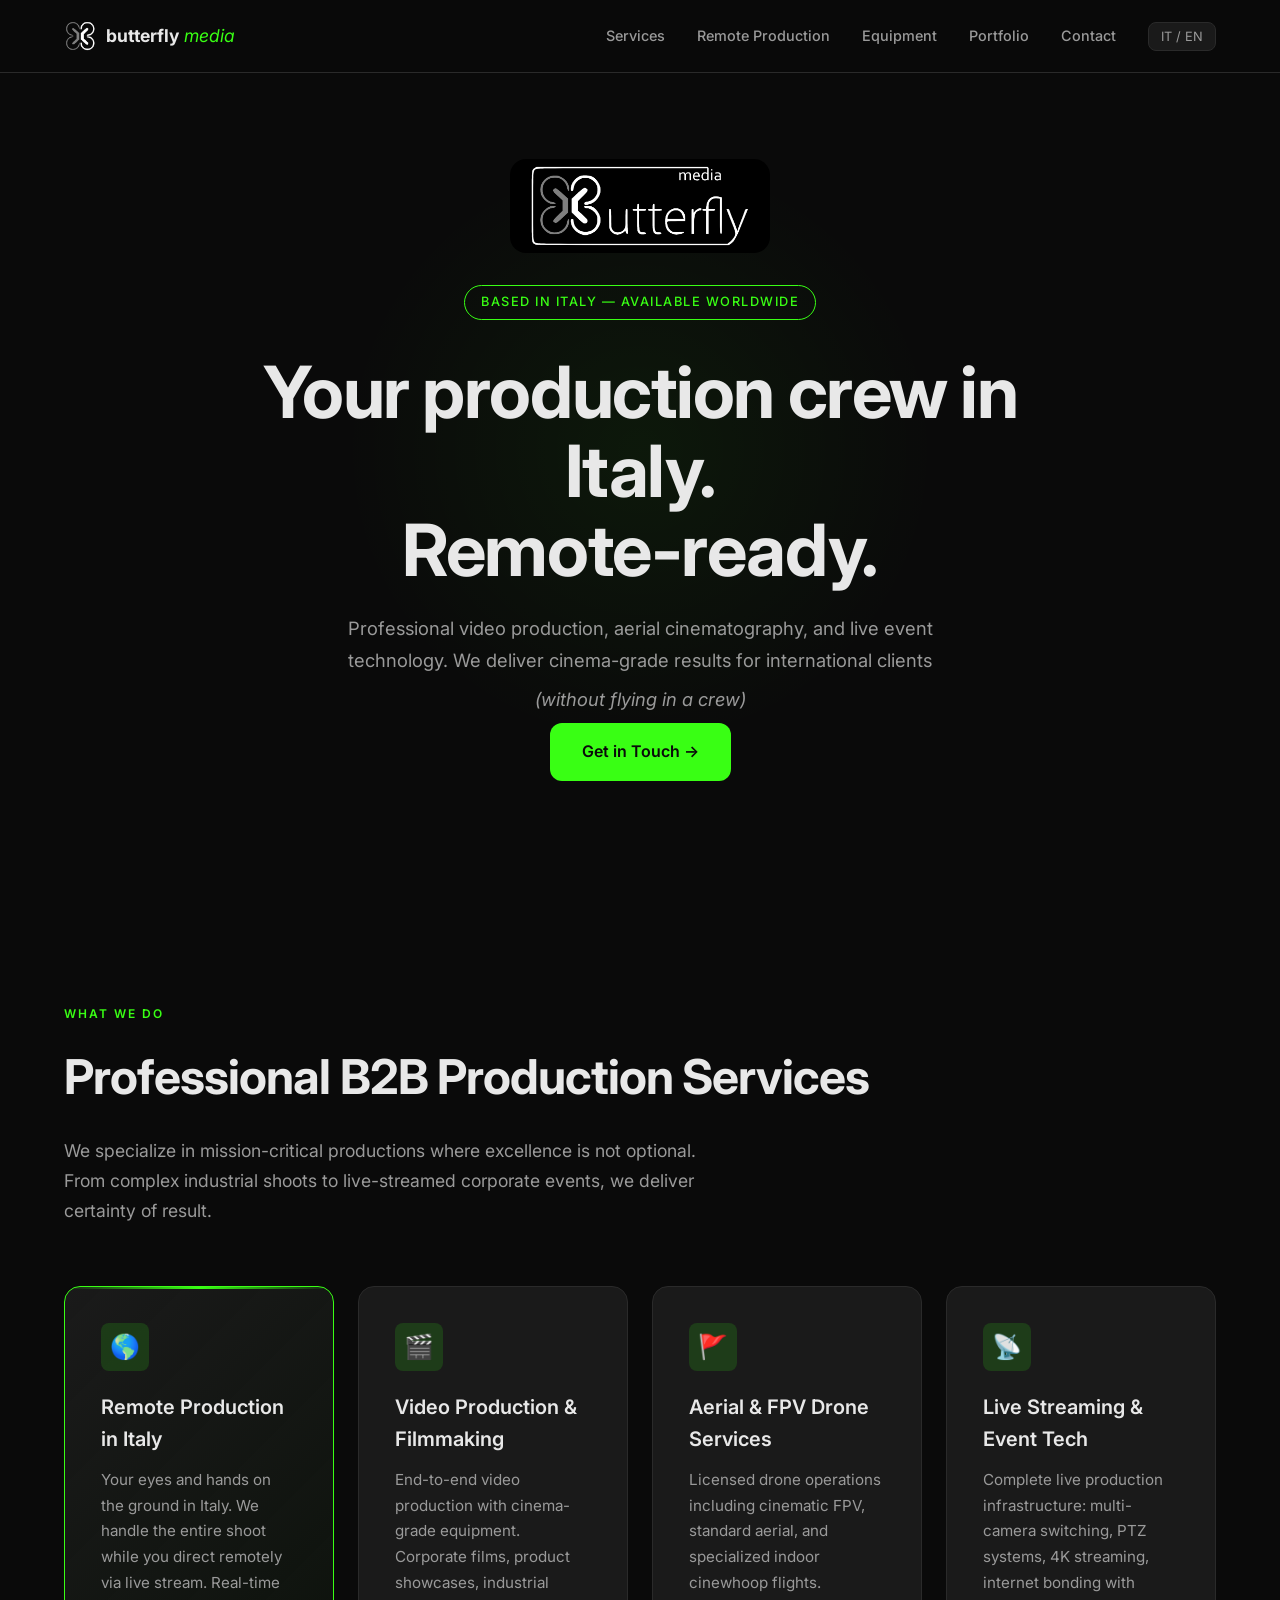
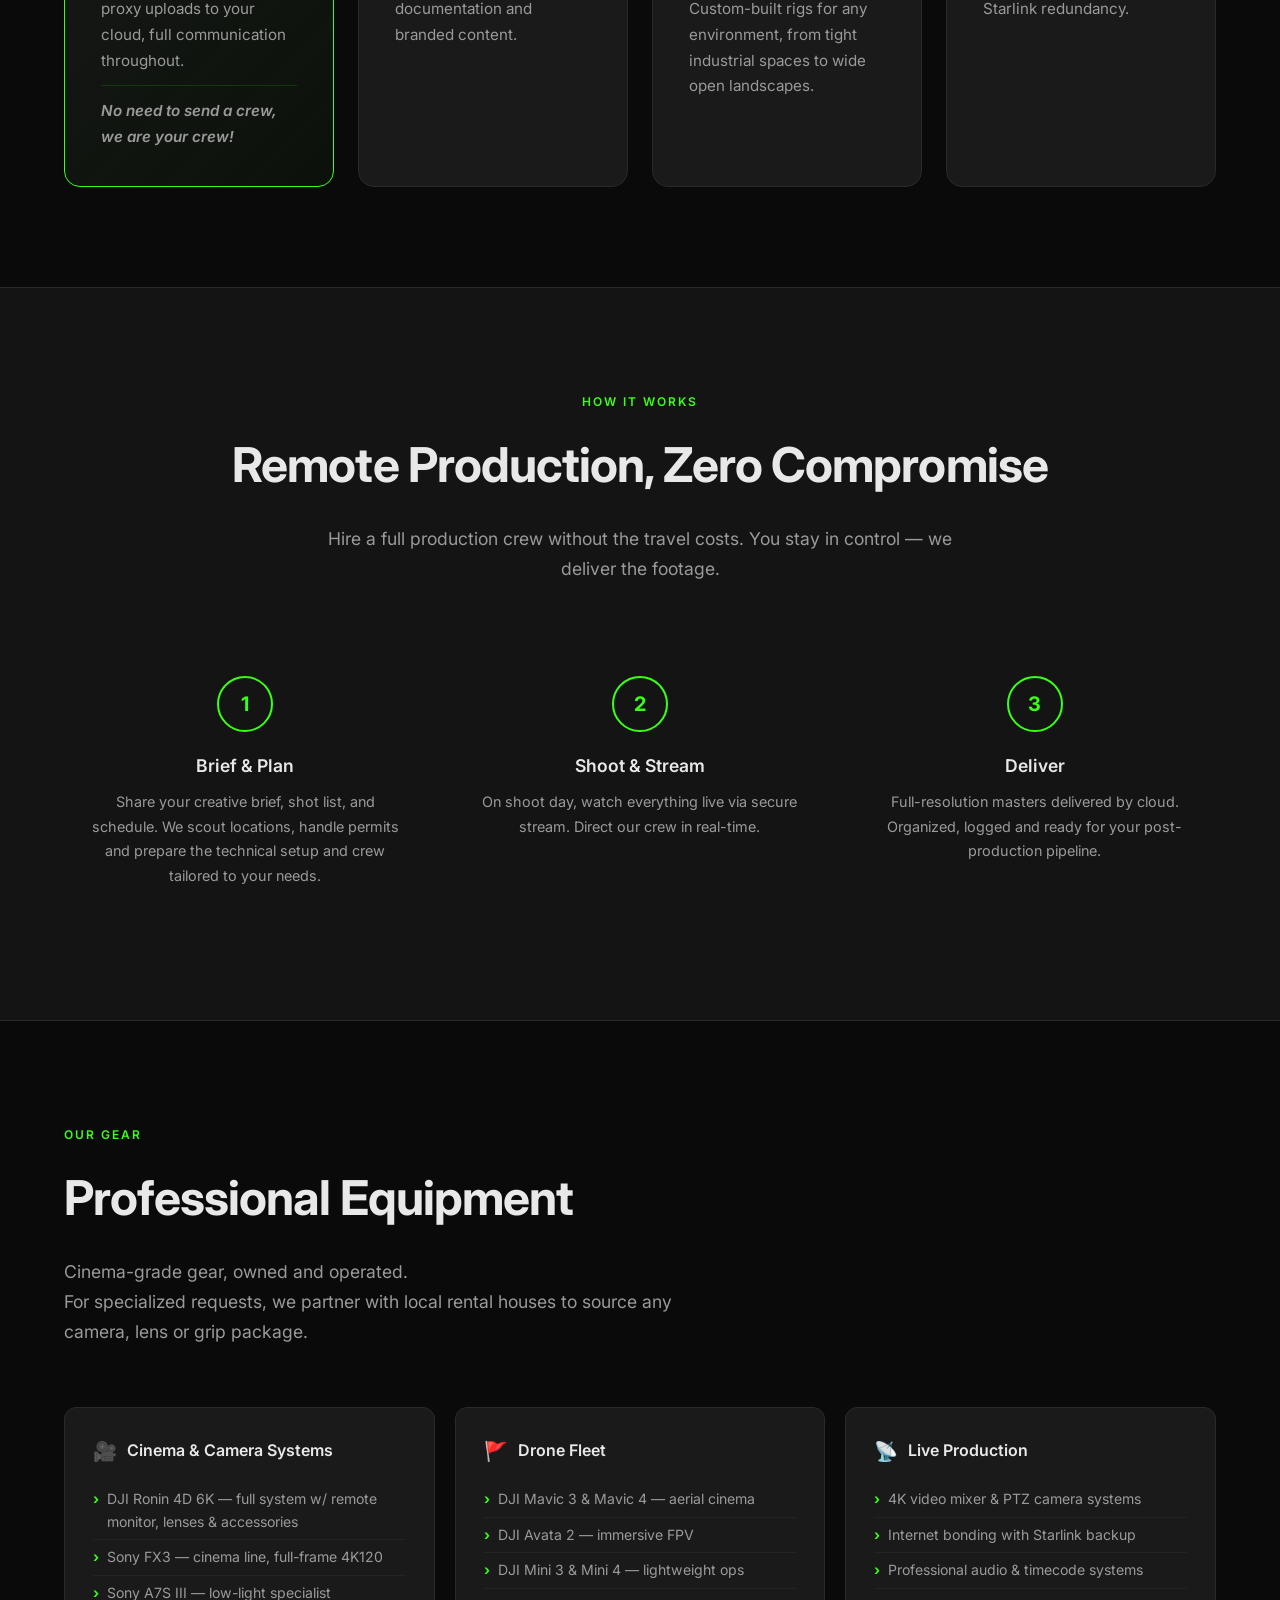
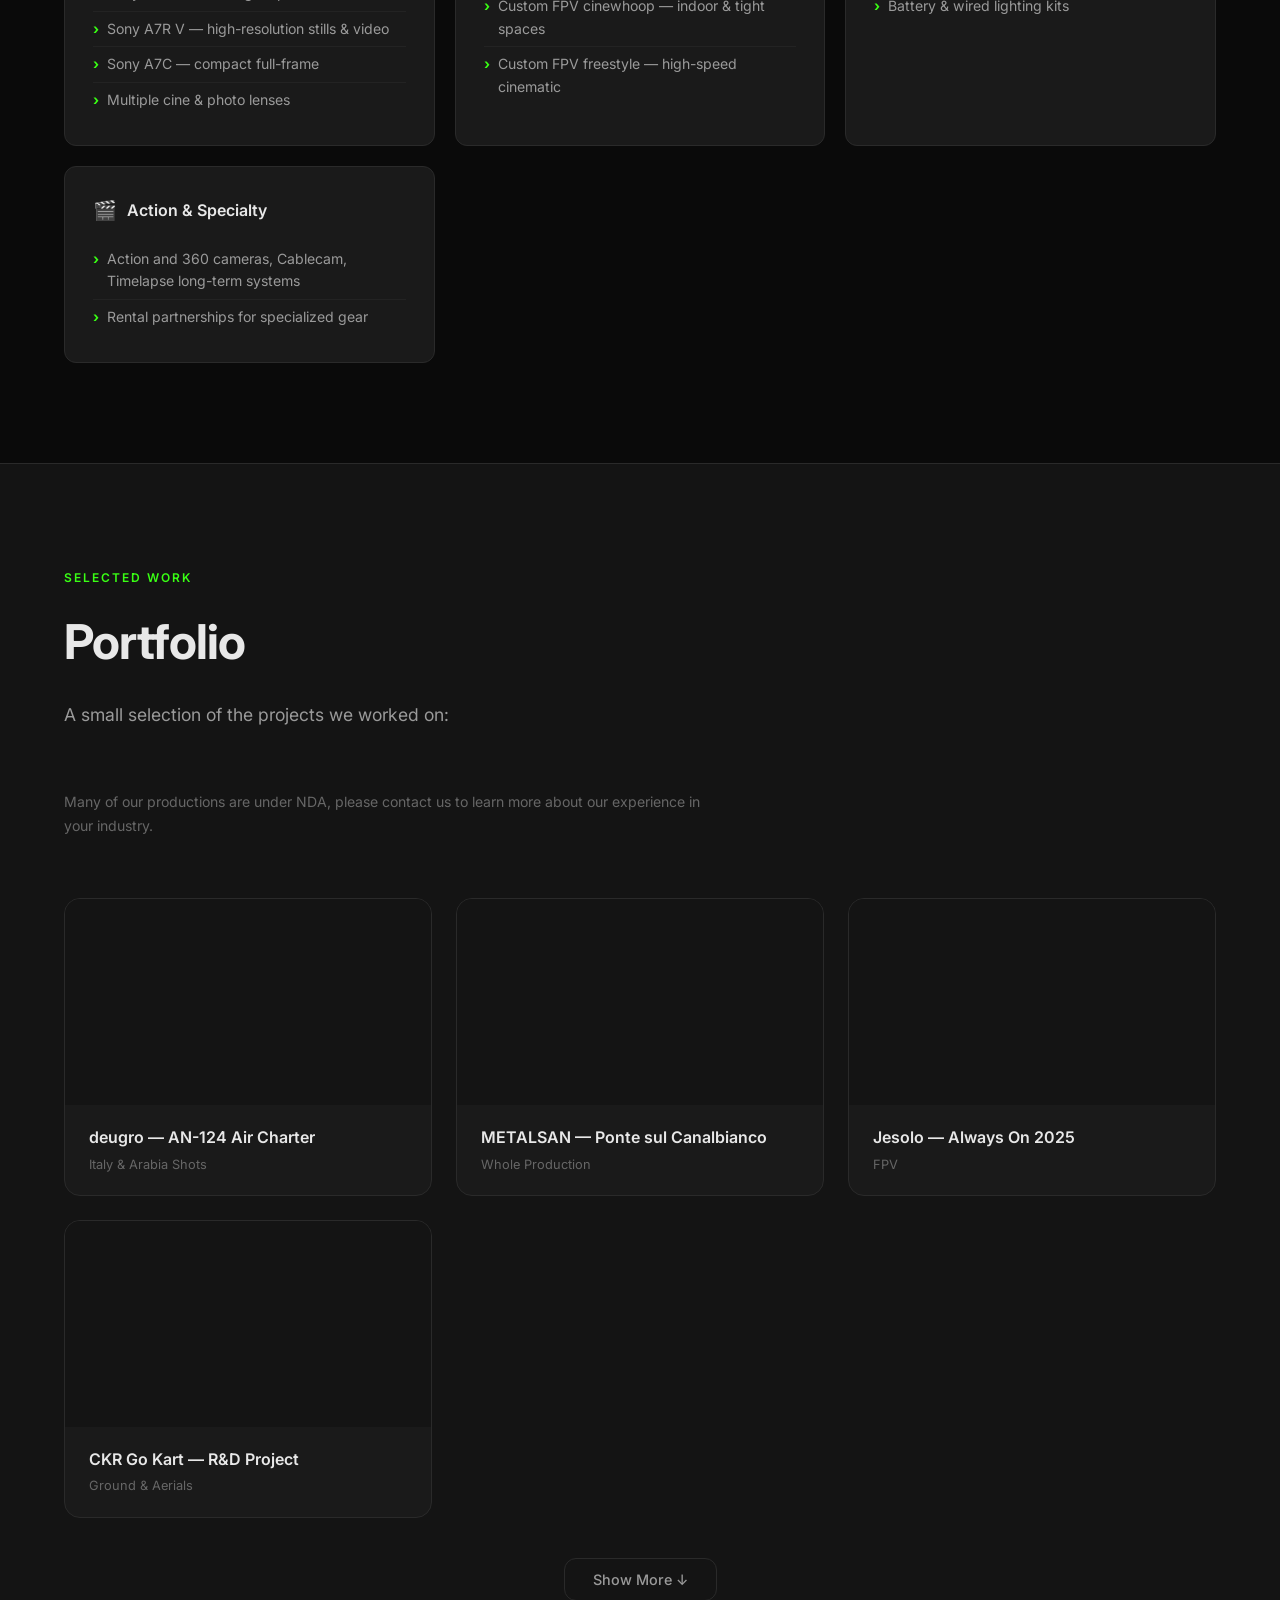
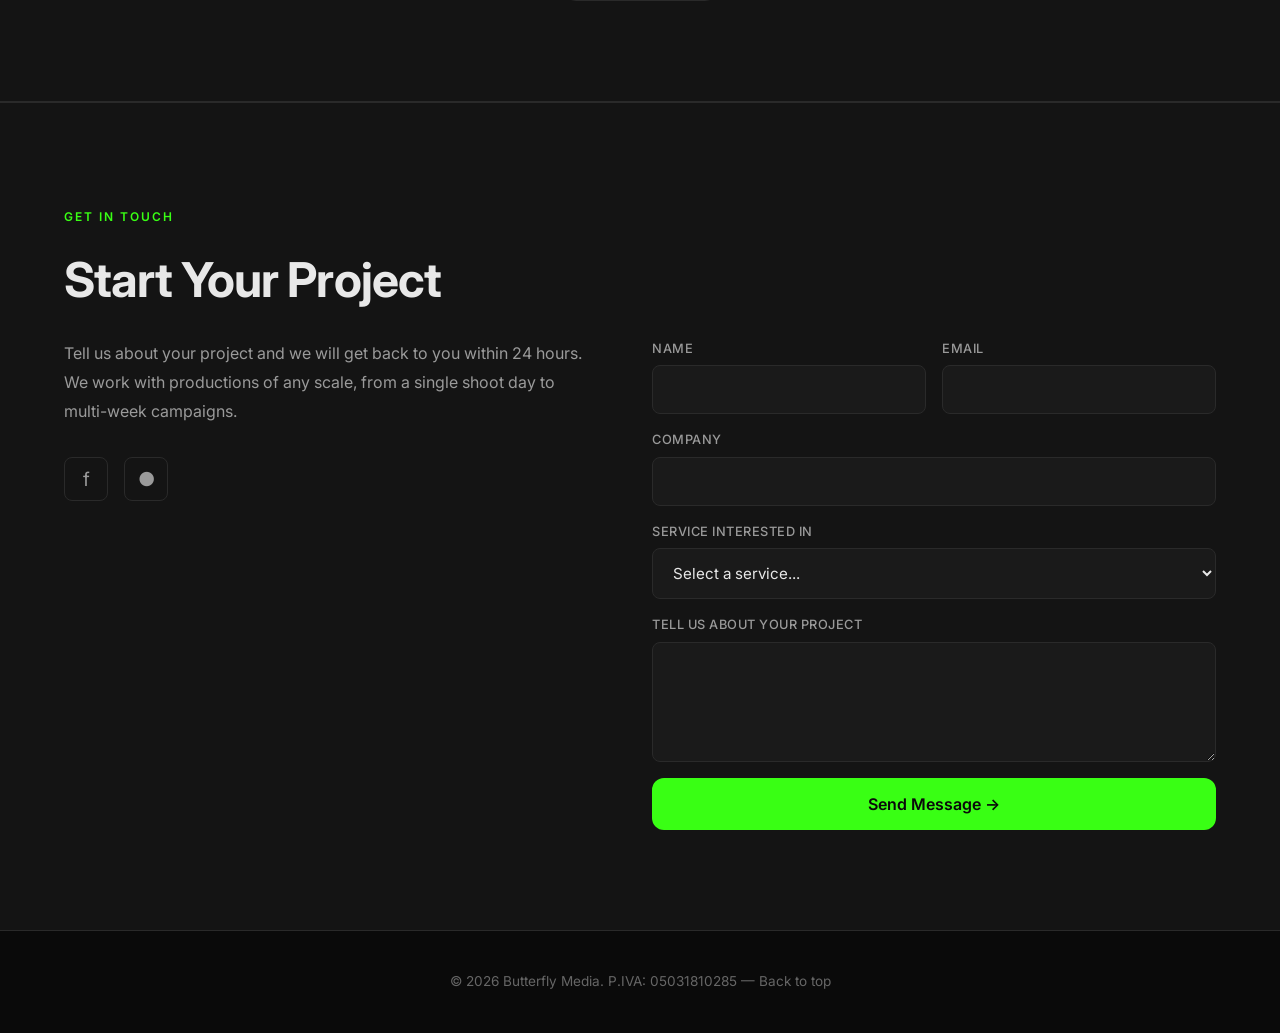
==== commit dc6ce287: "Portfolio: expand/collapse, 13 projects, Instagram/Facebook external cards, new videos" ====
--- a/index.html
+++ b/index.html
@@ -162,47 +162,104 @@
     </div>
     <div class="portfolio-grid" id="portfolio-grid">
       <div class="portfolio-item reveal">
+        <div class="portfolio-embed"><iframe src="https://www.youtube.com/embed/dE5TQR-4I1A" title="deugro — AN-124 Air Charter Flights" allow="accelerometer; autoplay; clipboard-write; encrypted-media; gyroscope; picture-in-picture" allowfullscreen loading="lazy"></iframe></div>
+        <div class="portfolio-info">
+          <h3>deugro — AN-124 Air Charter</h3>
+          <div class="portfolio-meta"><span>Italy &amp; Arabia Shots</span></div>
+        </div>
+      </div>
+      <div class="portfolio-item reveal">
+        <div class="portfolio-embed"><iframe src="https://www.youtube.com/embed/66vC-7AvB6s" title="METALSAN — Ponte sul Canalbianco" allow="accelerometer; autoplay; clipboard-write; encrypted-media; gyroscope; picture-in-picture" allowfullscreen loading="lazy"></iframe></div>
+        <div class="portfolio-info">
+          <h3>METALSAN — Ponte sul Canalbianco</h3>
+          <div class="portfolio-meta"><span>Whole Production</span></div>
+        </div>
+      </div>
+      <div class="portfolio-item reveal">
+        <div class="portfolio-embed"><iframe src="https://www.youtube.com/embed/tBxuod0V7DQ" title="Jesolo — Always On 2025" allow="accelerometer; autoplay; clipboard-write; encrypted-media; gyroscope; picture-in-picture" allowfullscreen loading="lazy"></iframe></div>
+        <div class="portfolio-info">
+          <h3>Jesolo — Always On 2025</h3>
+          <div class="portfolio-meta"><span>FPV</span></div>
+        </div>
+      </div>
+      <div class="portfolio-item reveal">
+        <div class="portfolio-embed"><iframe src="https://www.youtube.com/embed/DY4prD0lA-g" title="CKR Go Kart — R&amp;D Project" allow="accelerometer; autoplay; clipboard-write; encrypted-media; gyroscope; picture-in-picture" allowfullscreen loading="lazy"></iframe></div>
+        <div class="portfolio-info">
+          <h3>CKR Go Kart — R&amp;D Project</h3>
+          <div class="portfolio-meta"><span>Ground &amp; Aerials</span></div>
+        </div>
+      </div>
+      <!-- Hidden items — revealed by "Show More" -->
+      <div class="portfolio-item reveal portfolio-hidden">
+        <div class="portfolio-embed portfolio-external" onclick="window.open('https://www.instagram.com/reel/C6gyJVDrts-/','_blank')">
+          <div class="portfolio-placeholder"><span>&#9654;</span><span class="ext-label">Instagram</span></div>
+        </div>
+        <div class="portfolio-info">
+          <h3>Instagram Reel</h3>
+          <div class="portfolio-meta"><span>Ground &amp; Aerials</span></div>
+        </div>
+      </div>
+      <div class="portfolio-item reveal portfolio-hidden">
+        <div class="portfolio-embed"><iframe src="https://www.youtube.com/embed/K5nVGPy0Mms" title="Amazon — Una consegna a Murano" allow="accelerometer; autoplay; clipboard-write; encrypted-media; gyroscope; picture-in-picture" allowfullscreen loading="lazy"></iframe></div>
+        <div class="portfolio-info">
+          <h3>Amazon — Una consegna a Murano</h3>
+          <div class="portfolio-meta"><span>Aerials</span></div>
+        </div>
+      </div>
+      <div class="portfolio-item reveal portfolio-hidden">
+        <div class="portfolio-embed portfolio-external" onclick="window.open('https://www.facebook.com/reel/812398456827219','_blank')">
+          <div class="portfolio-placeholder"><span>&#9654;</span><span class="ext-label">Facebook</span></div>
+        </div>
+        <div class="portfolio-info">
+          <h3>Facebook Reel</h3>
+          <div class="portfolio-meta"><span>Aerials, FPV &amp; Cameracar</span></div>
+        </div>
+      </div>
+      <div class="portfolio-item reveal portfolio-hidden">
         <div class="portfolio-embed"><iframe src="https://www.youtube.com/embed/5ZSVsdEQOg0" title="Schuberth C5" allow="accelerometer; autoplay; clipboard-write; encrypted-media; gyroscope; picture-in-picture" allowfullscreen loading="lazy"></iframe></div>
         <div class="portfolio-info">
           <h3>Schuberth C5</h3>
-          <div class="portfolio-meta"><span>2021</span><span>FPV Aerials</span></div>
-        </div>
-      </div>
-      <div class="portfolio-item reveal">
+          <div class="portfolio-meta"><span>FPV Aerials</span></div>
+        </div>
+      </div>
+      <div class="portfolio-item reveal portfolio-hidden">
         <div class="portfolio-embed"><iframe src="https://www.youtube.com/embed/Q6NLWCyn5O0" title="Fly Good Inside" allow="accelerometer; autoplay; clipboard-write; encrypted-media; gyroscope; picture-in-picture" allowfullscreen loading="lazy"></iframe></div>
         <div class="portfolio-info">
           <h3>Fly Good Inside</h3>
-          <div class="portfolio-meta"><span>2021</span><span>FPV Aerials</span></div>
-        </div>
-      </div>
-      <div class="portfolio-item reveal">
+          <div class="portfolio-meta"><span>FPV Aerials</span></div>
+        </div>
+      </div>
+      <div class="portfolio-item reveal portfolio-hidden">
         <div class="portfolio-embed"><iframe src="https://www.youtube.com/embed/3Og5Gsau69c" title="Ohvale GP2" allow="accelerometer; autoplay; clipboard-write; encrypted-media; gyroscope; picture-in-picture" allowfullscreen loading="lazy"></iframe></div>
         <div class="portfolio-info">
           <h3>Ohvale GP2</h3>
-          <div class="portfolio-meta"><span>2021</span><span>FPV Aerials</span></div>
-        </div>
-      </div>
-      <div class="portfolio-item reveal">
+          <div class="portfolio-meta"><span>FPV Aerials</span></div>
+        </div>
+      </div>
+      <div class="portfolio-item reveal portfolio-hidden">
         <div class="portfolio-embed"><iframe src="https://www.youtube.com/embed/soNpliShBWg" title="Faresin Telehandler" allow="accelerometer; autoplay; clipboard-write; encrypted-media; gyroscope; picture-in-picture" allowfullscreen loading="lazy"></iframe></div>
         <div class="portfolio-info">
           <h3>Faresin Telehandler</h3>
-          <div class="portfolio-meta"><span>2019</span><span>Aerial Images</span></div>
-        </div>
-      </div>
-      <div class="portfolio-item reveal">
-        <div class="portfolio-embed"><iframe src="https://www.youtube.com/embed/V1WKW9qiedE" title="Mouth of the River" allow="accelerometer; autoplay; clipboard-write; encrypted-media; gyroscope; picture-in-picture" allowfullscreen loading="lazy"></iframe></div>
+          <div class="portfolio-meta"><span>Aerial Images</span></div>
+        </div>
+      </div>
+      <div class="portfolio-item reveal portfolio-hidden">
+        <div class="portfolio-embed"><iframe src="https://www.youtube.com/embed/V1WKW9qiedE" title="On the Mouth of the River" allow="accelerometer; autoplay; clipboard-write; encrypted-media; gyroscope; picture-in-picture" allowfullscreen loading="lazy"></iframe></div>
         <div class="portfolio-info">
           <h3>On the Mouth of the River</h3>
-          <div class="portfolio-meta"><span>2018</span><span>Complete Production</span></div>
-        </div>
-      </div>
-      <div class="portfolio-item reveal">
+          <div class="portfolio-meta"><span>Complete Production</span></div>
+        </div>
+      </div>
+      <div class="portfolio-item reveal portfolio-hidden">
         <div class="portfolio-embed"><iframe src="https://www.youtube.com/embed/EqSVEQSGK1E" title="Le Cattedrali dell'Acqua" allow="accelerometer; autoplay; clipboard-write; encrypted-media; gyroscope; picture-in-picture" allowfullscreen loading="lazy"></iframe></div>
         <div class="portfolio-info">
           <h3>Le Cattedrali dell'Acqua</h3>
-          <div class="portfolio-meta"><span>2018</span><span>Aerial Images</span></div>
-        </div>
-      </div>
+          <div class="portfolio-meta"><span>Aerial Images</span></div>
+        </div>
+      </div>
+    </div>
+    <div style="text-align:center;margin-top:40px;">
+      <button class="portfolio-toggle" id="portfolio-toggle" onclick="togglePortfolio()" data-i18n="portfolio.showmore">Show More &#8595;</button>
     </div>
   </div>
 </section>
--- a/css/style.css
+++ b/css/style.css
@@ -305,6 +305,46 @@
   display: flex; align-items: center; gap: 12px;
 }
 
+/* Portfolio expand/collapse */
+.portfolio-hidden { display: none; }
+.portfolio-grid.expanded .portfolio-hidden { display: block; }
+
+.portfolio-toggle {
+  display: inline-flex; align-items: center; gap: 8px;
+  padding: 12px 28px; background: transparent;
+  border: 1px solid var(--border-subtle); border-radius: var(--radius);
+  color: var(--text-secondary); font-family: var(--font);
+  font-size: 0.9rem; font-weight: 500; cursor: pointer;
+  transition: all var(--transition);
+}
+.portfolio-toggle:hover {
+  border-color: var(--accent-green); color: var(--accent-green);
+  background: var(--accent-green-dim);
+}
+
+/* External video placeholder (IG / FB) */
+.portfolio-external {
+  cursor: pointer; background: var(--bg-card);
+}
+.portfolio-external .portfolio-placeholder {
+  display: flex; flex-direction: column; align-items: center; justify-content: center;
+  gap: 8px; position: absolute; top: 0; left: 0; right: 0; bottom: 0;
+  transition: all var(--transition);
+}
+.portfolio-external:hover .portfolio-placeholder {
+  color: var(--accent-green);
+}
+.portfolio-external .portfolio-placeholder span:first-child {
+  font-size: 2.5rem;
+}
+.portfolio-external .ext-label {
+  font-size: 0.8rem; font-weight: 500; text-transform: uppercase;
+  letter-spacing: 1px; color: var(--text-muted);
+}
+.portfolio-external:hover .ext-label {
+  color: var(--accent-green);
+}
+
 /* ========== CONTACT ========== */
 .contact-section {
   background: var(--bg-secondary); border-top: 1px solid var(--border-subtle);
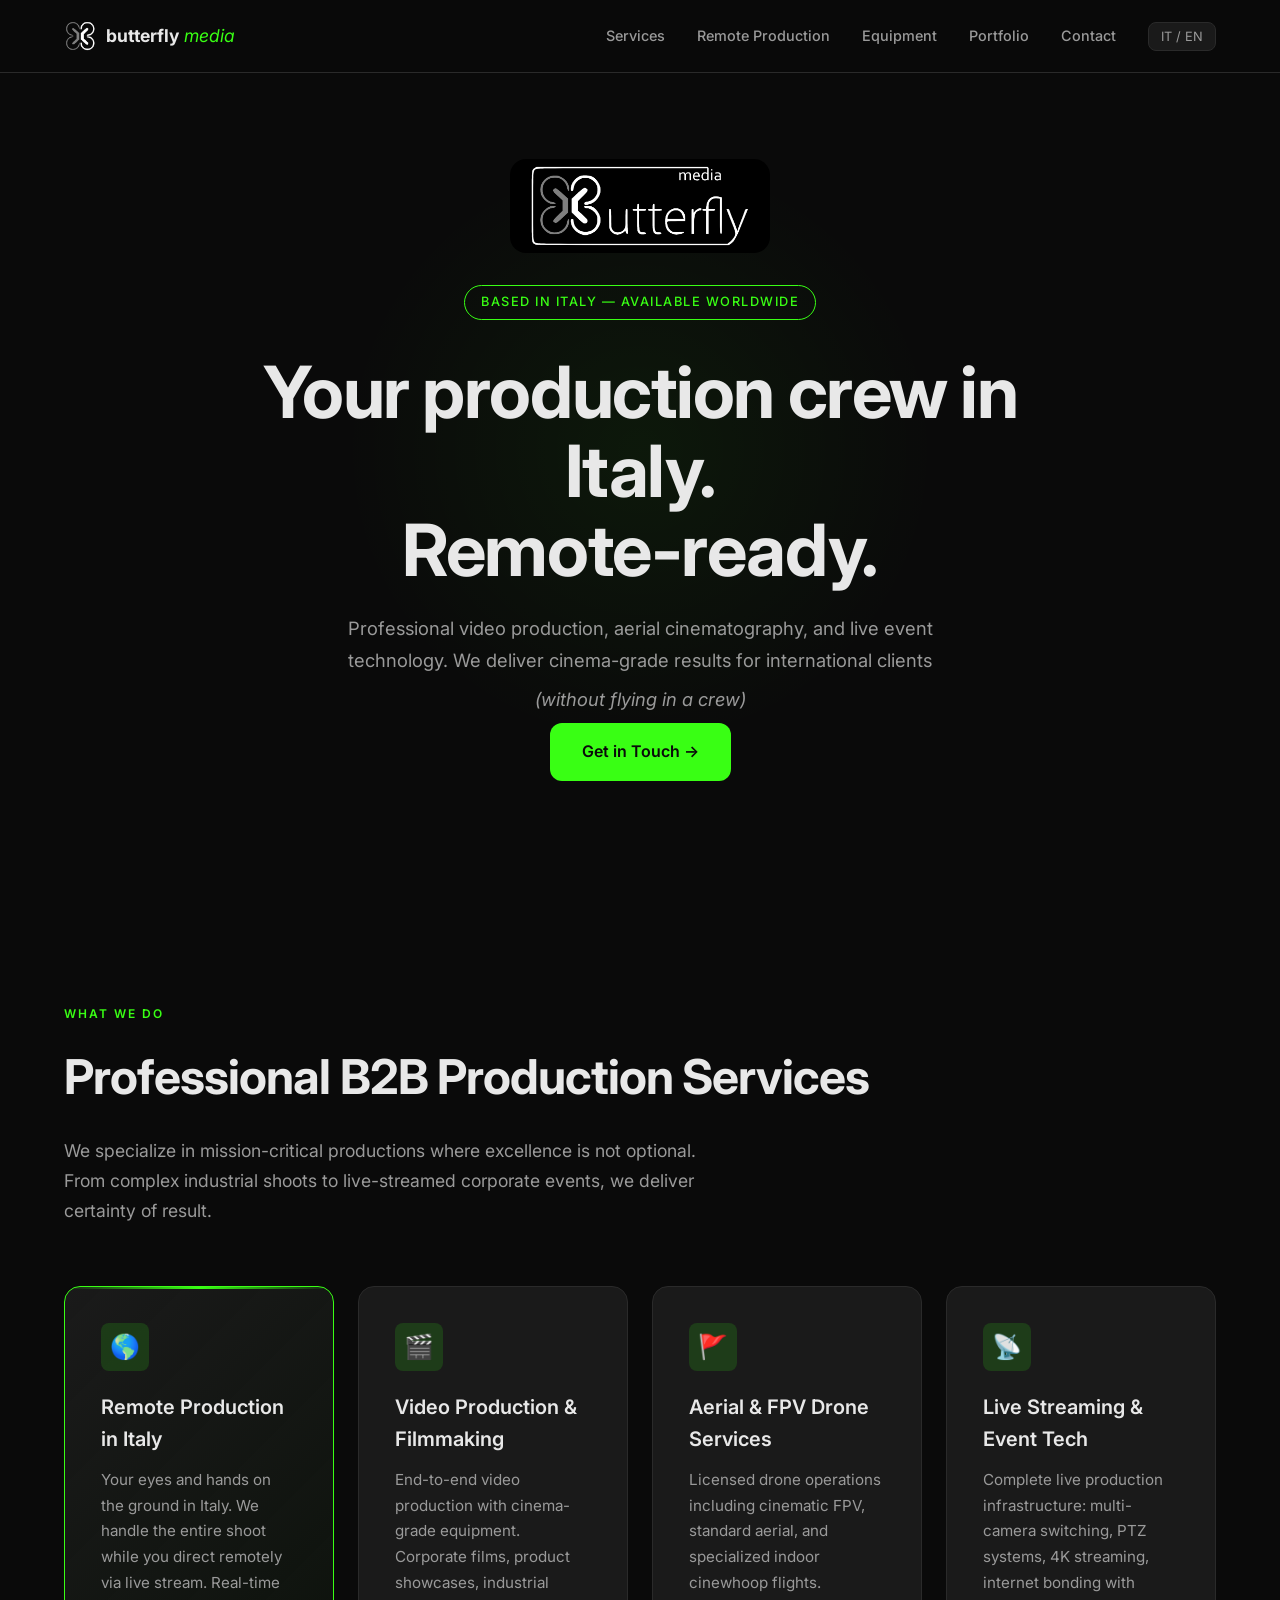
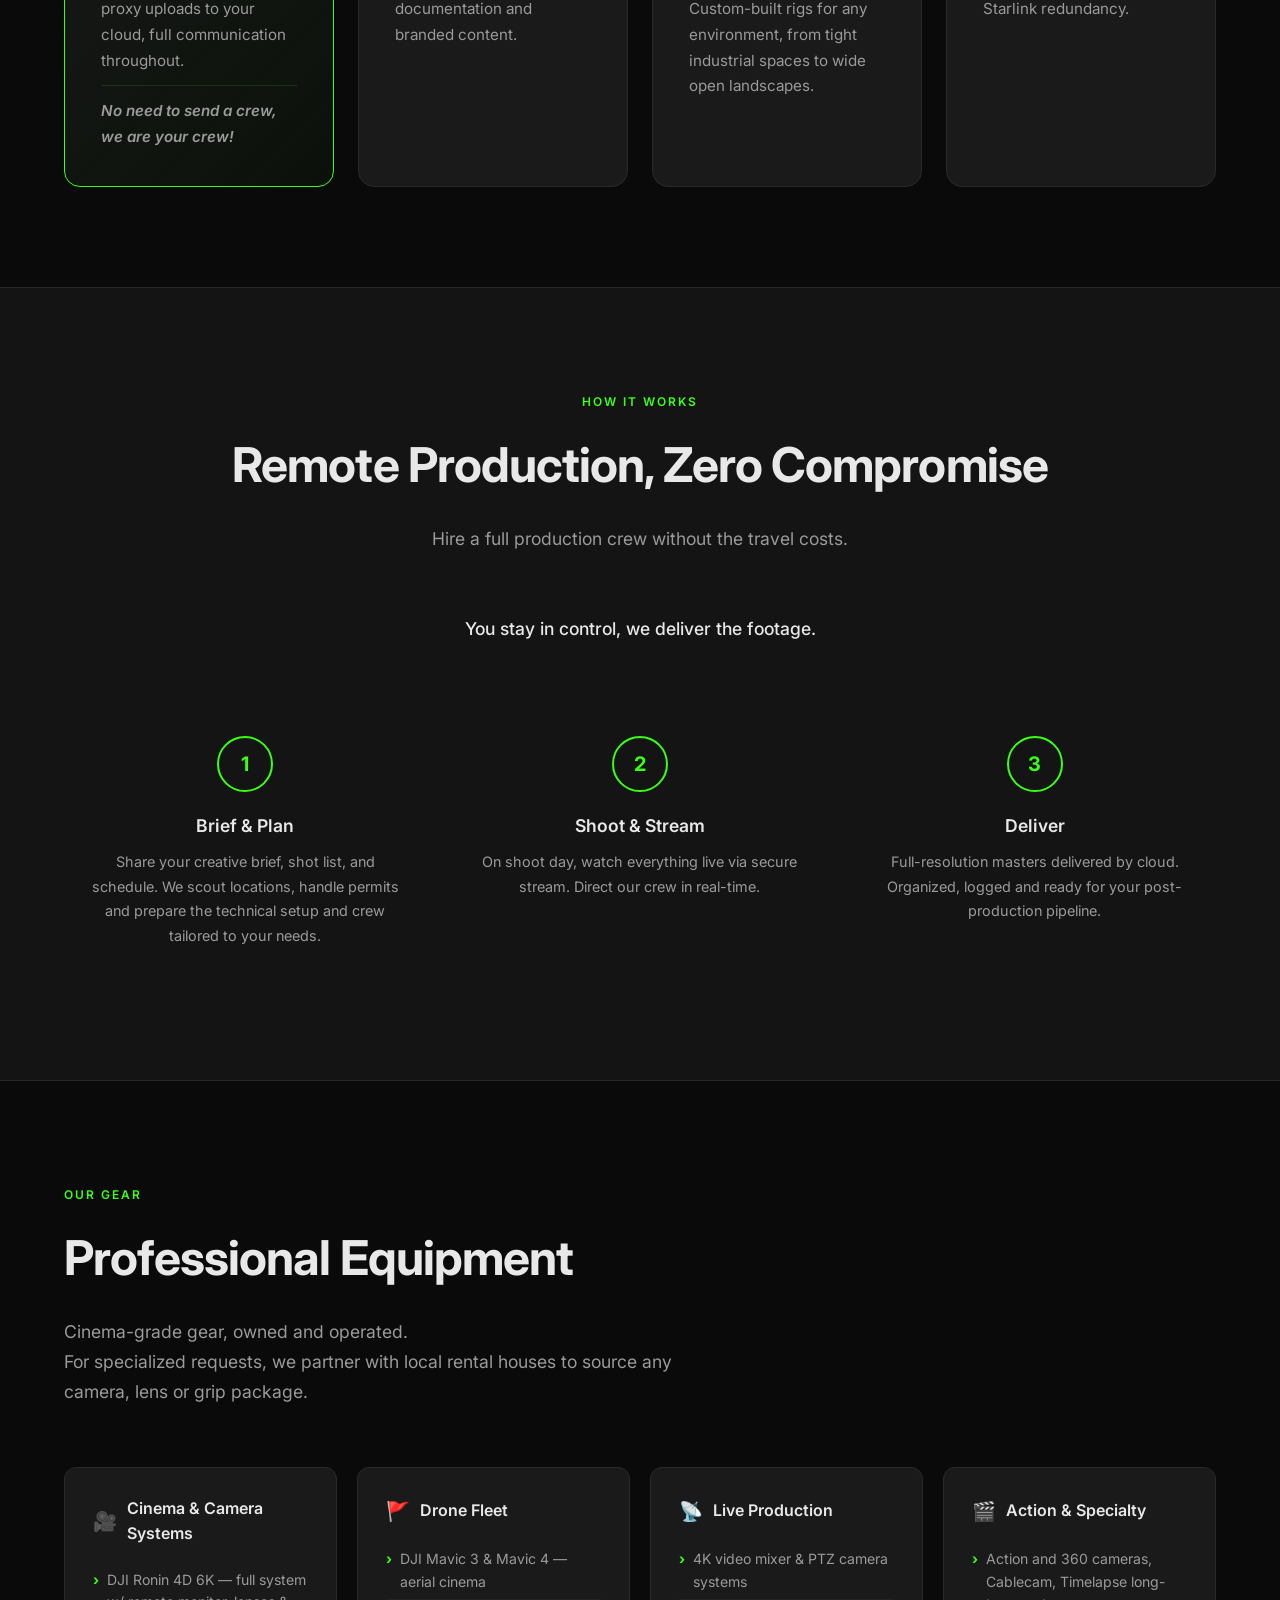
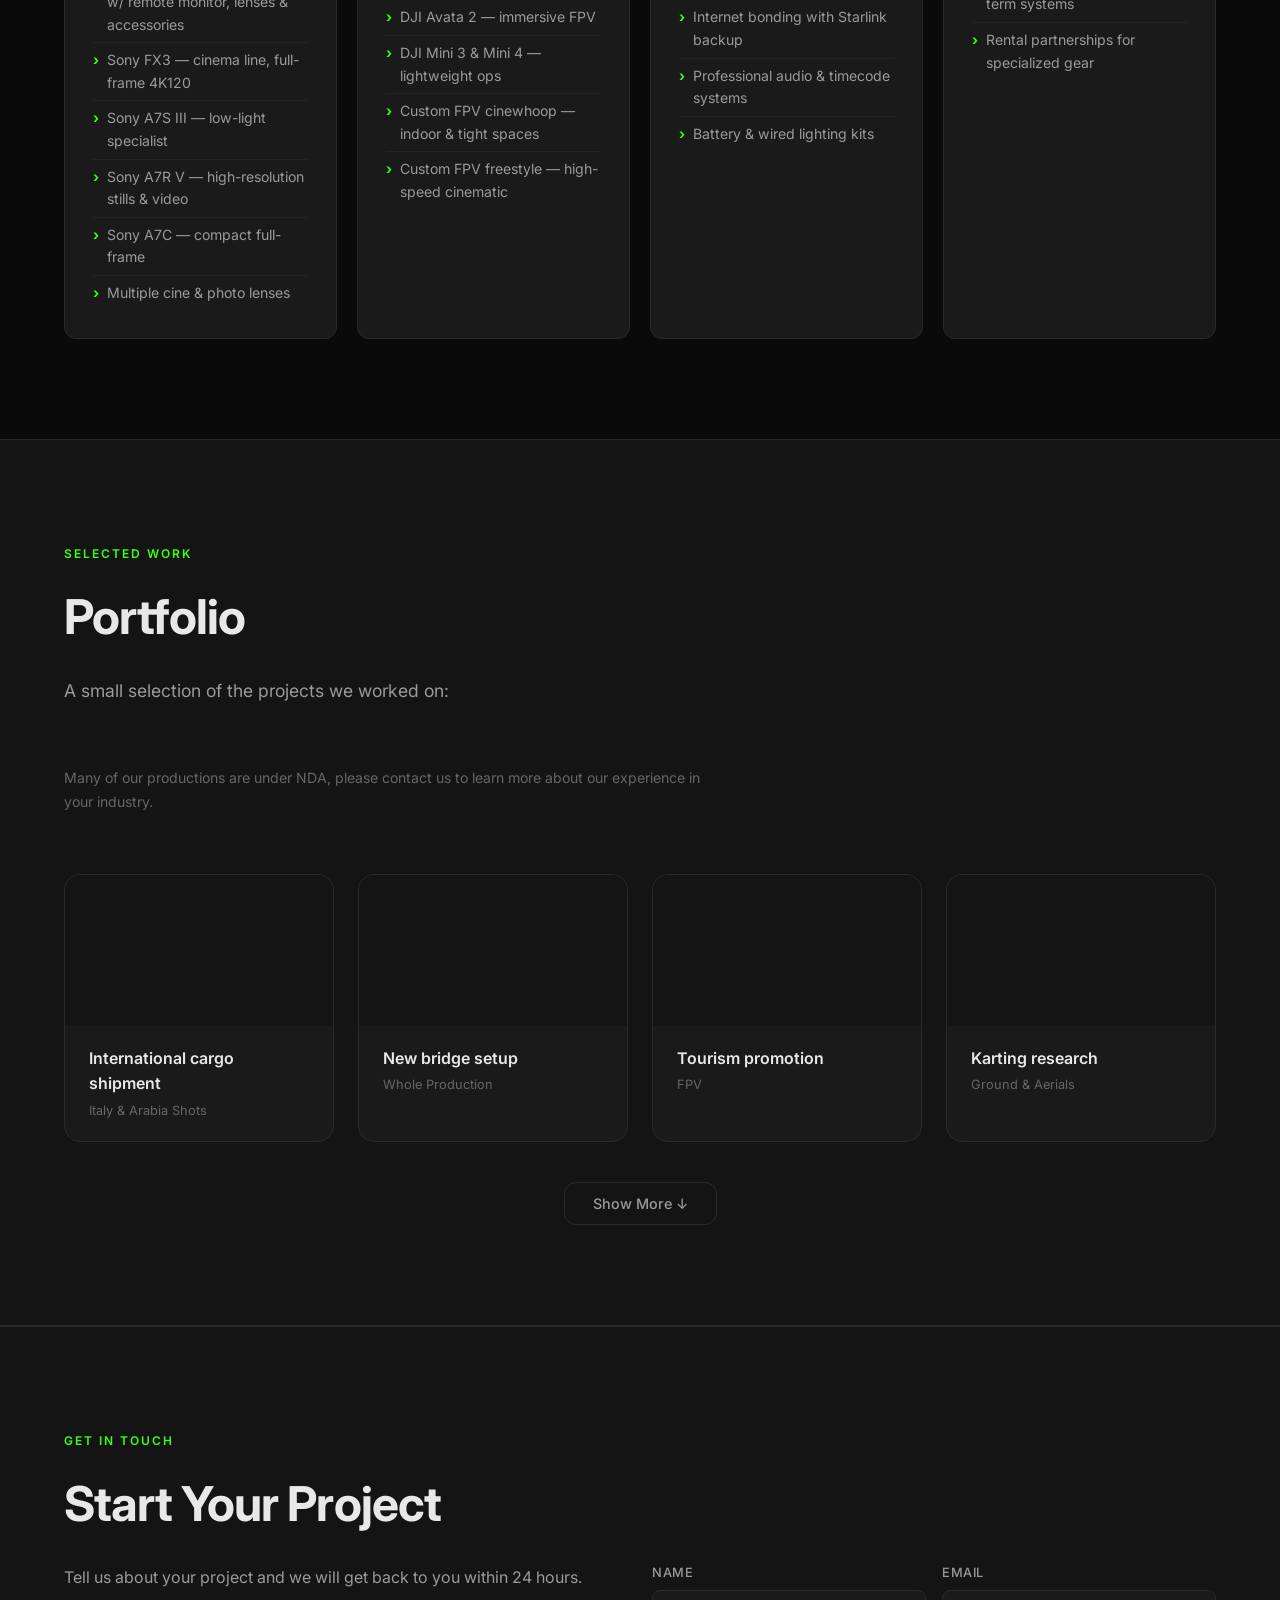
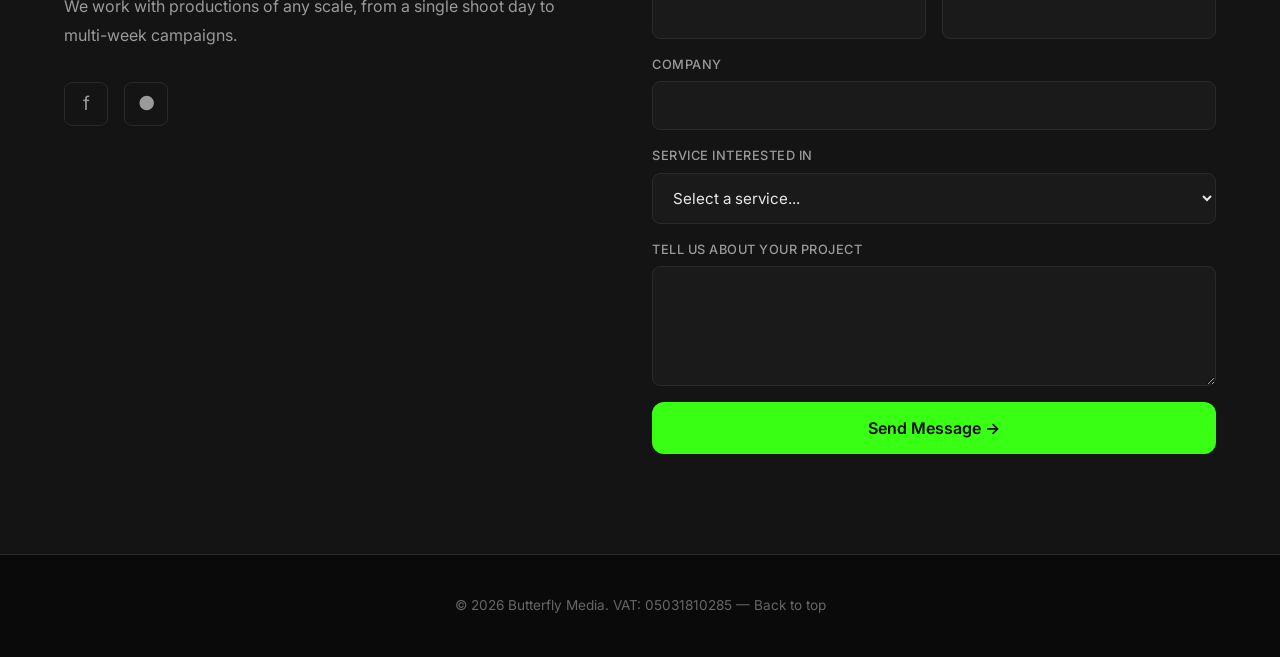
==== commit 6792a9a7: "Updates: 4-col equipment/portfolio grids, remote subtitle split, social links, portfolio titles, VAT" ====
--- a/index.html
+++ b/index.html
@@ -79,7 +79,8 @@
     <div class="reveal" style="text-align:center;">
       <span class="section-label" data-i18n="remote.label">How It Works</span>
       <h2 class="section-title" data-i18n="remote.title">Remote Production, Zero Compromise</h2>
-      <p class="section-subtitle" style="margin-left:auto;margin-right:auto;" data-i18n="remote.subtitle">Hire a full production crew without the travel costs. You stay in control — we deliver the footage.</p>
+      <p class="section-subtitle" style="margin-left:auto;margin-right:auto;" data-i18n="remote.subtitle">Hire a full production crew without the travel costs.</p>
+      <p class="section-subtitle-accent" style="margin-left:auto;margin-right:auto;" data-i18n="remote.subtitle2">You stay in control, we deliver the footage.</p>
     </div>
     <div class="remote-grid reveal">
       <div class="remote-step">
@@ -162,30 +163,30 @@
     </div>
     <div class="portfolio-grid" id="portfolio-grid">
       <div class="portfolio-item reveal">
-        <div class="portfolio-embed"><iframe src="https://www.youtube.com/embed/dE5TQR-4I1A" title="deugro — AN-124 Air Charter Flights" allow="accelerometer; autoplay; clipboard-write; encrypted-media; gyroscope; picture-in-picture" allowfullscreen loading="lazy"></iframe></div>
-        <div class="portfolio-info">
-          <h3>deugro — AN-124 Air Charter</h3>
+        <div class="portfolio-embed"><iframe src="https://www.youtube.com/embed/dE5TQR-4I1A" title="International cargo shipment" allow="accelerometer; autoplay; clipboard-write; encrypted-media; gyroscope; picture-in-picture" allowfullscreen loading="lazy"></iframe></div>
+        <div class="portfolio-info">
+          <h3>International cargo shipment</h3>
           <div class="portfolio-meta"><span>Italy &amp; Arabia Shots</span></div>
         </div>
       </div>
       <div class="portfolio-item reveal">
-        <div class="portfolio-embed"><iframe src="https://www.youtube.com/embed/66vC-7AvB6s" title="METALSAN — Ponte sul Canalbianco" allow="accelerometer; autoplay; clipboard-write; encrypted-media; gyroscope; picture-in-picture" allowfullscreen loading="lazy"></iframe></div>
-        <div class="portfolio-info">
-          <h3>METALSAN — Ponte sul Canalbianco</h3>
+        <div class="portfolio-embed"><iframe src="https://www.youtube.com/embed/66vC-7AvB6s" title="New bridge setup" allow="accelerometer; autoplay; clipboard-write; encrypted-media; gyroscope; picture-in-picture" allowfullscreen loading="lazy"></iframe></div>
+        <div class="portfolio-info">
+          <h3>New bridge setup</h3>
           <div class="portfolio-meta"><span>Whole Production</span></div>
         </div>
       </div>
       <div class="portfolio-item reveal">
-        <div class="portfolio-embed"><iframe src="https://www.youtube.com/embed/tBxuod0V7DQ" title="Jesolo — Always On 2025" allow="accelerometer; autoplay; clipboard-write; encrypted-media; gyroscope; picture-in-picture" allowfullscreen loading="lazy"></iframe></div>
-        <div class="portfolio-info">
-          <h3>Jesolo — Always On 2025</h3>
+        <div class="portfolio-embed"><iframe src="https://www.youtube.com/embed/tBxuod0V7DQ" title="Tourism promotion" allow="accelerometer; autoplay; clipboard-write; encrypted-media; gyroscope; picture-in-picture" allowfullscreen loading="lazy"></iframe></div>
+        <div class="portfolio-info">
+          <h3>Tourism promotion</h3>
           <div class="portfolio-meta"><span>FPV</span></div>
         </div>
       </div>
       <div class="portfolio-item reveal">
-        <div class="portfolio-embed"><iframe src="https://www.youtube.com/embed/DY4prD0lA-g" title="CKR Go Kart — R&amp;D Project" allow="accelerometer; autoplay; clipboard-write; encrypted-media; gyroscope; picture-in-picture" allowfullscreen loading="lazy"></iframe></div>
-        <div class="portfolio-info">
-          <h3>CKR Go Kart — R&amp;D Project</h3>
+        <div class="portfolio-embed"><iframe src="https://www.youtube.com/embed/DY4prD0lA-g" title="Karting research" allow="accelerometer; autoplay; clipboard-write; encrypted-media; gyroscope; picture-in-picture" allowfullscreen loading="lazy"></iframe></div>
+        <div class="portfolio-info">
+          <h3>Karting research</h3>
           <div class="portfolio-meta"><span>Ground &amp; Aerials</span></div>
         </div>
       </div>
@@ -195,14 +196,14 @@
           <div class="portfolio-placeholder"><span>&#9654;</span><span class="ext-label">Instagram</span></div>
         </div>
         <div class="portfolio-info">
-          <h3>Instagram Reel</h3>
+          <h3>Cruise ship construction</h3>
           <div class="portfolio-meta"><span>Ground &amp; Aerials</span></div>
         </div>
       </div>
       <div class="portfolio-item reveal portfolio-hidden">
-        <div class="portfolio-embed"><iframe src="https://www.youtube.com/embed/K5nVGPy0Mms" title="Amazon — Una consegna a Murano" allow="accelerometer; autoplay; clipboard-write; encrypted-media; gyroscope; picture-in-picture" allowfullscreen loading="lazy"></iframe></div>
-        <div class="portfolio-info">
-          <h3>Amazon — Una consegna a Murano</h3>
+        <div class="portfolio-embed"><iframe src="https://www.youtube.com/embed/K5nVGPy0Mms" title="Top brand promotion" allow="accelerometer; autoplay; clipboard-write; encrypted-media; gyroscope; picture-in-picture" allowfullscreen loading="lazy"></iframe></div>
+        <div class="portfolio-info">
+          <h3>Top brand promotion</h3>
           <div class="portfolio-meta"><span>Aerials</span></div>
         </div>
       </div>
@@ -211,7 +212,7 @@
           <div class="portfolio-placeholder"><span>&#9654;</span><span class="ext-label">Facebook</span></div>
         </div>
         <div class="portfolio-info">
-          <h3>Facebook Reel</h3>
+          <h3>Luxury car rental</h3>
           <div class="portfolio-meta"><span>Aerials, FPV &amp; Cameracar</span></div>
         </div>
       </div>
@@ -275,8 +276,8 @@
       <div class="contact-info reveal">
         <p data-i18n="contact.info">Tell us about your project and we will get back to you within 24 hours.<br>We work with productions of any scale, from a single shoot day to multi-week campaigns.</p>
         <div class="contact-socials">
-          <a href="#" class="social-link" id="social-fb" aria-label="Facebook" target="_blank" rel="noopener">f</a>
-          <a href="#" class="social-link" id="social-ig" aria-label="Instagram" target="_blank" rel="noopener">&#9679;</a>
+          <a href="https://www.facebook.com/butterflydrones" class="social-link" id="social-fb" aria-label="Facebook" target="_blank" rel="noopener">f</a>
+          <a href="https://www.instagram.com/butterflydronesofficial/" class="social-link" id="social-ig" aria-label="Instagram" target="_blank" rel="noopener">&#9679;</a>
         </div>
       </div>
       <form class="contact-form reveal" id="contact-form" onsubmit="return handleSubmit(event)">
@@ -324,7 +325,7 @@
 <!-- FOOTER -->
 <footer>
   <div class="container">
-    <p>&copy; 2026 Butterfly Media. P.IVA: 05031810285 — <a href="#hero" data-i18n="footer.top">Back to top</a></p>
+    <p><span data-i18n="footer.text">&copy; 2026 Butterfly Media. VAT: 05031810285</span> — <a href="#hero">Back to top</a></p>
   </div>
 </footer>
 
--- a/css/style.css
+++ b/css/style.css
@@ -228,6 +228,12 @@
   max-width: 650px; line-height: 1.7; margin-bottom: 60px;
 }
 
+.section-subtitle-accent {
+  font-size: 1.1rem; color: var(--text-primary);
+  max-width: 650px; line-height: 1.7; margin-bottom: 60px;
+  font-weight: 500;
+}
+
 /* ========== REMOTE PRODUCTION ========== */
 .remote-section {
   background: var(--bg-secondary);
@@ -253,7 +259,13 @@
 
 /* ========== EQUIPMENT ========== */
 .equipment-grid {
-  display: grid; grid-template-columns: repeat(auto-fit, minmax(300px, 1fr)); gap: 20px;
+  display: grid; grid-template-columns: repeat(4, 1fr); gap: 20px;
+}
+@media (max-width: 1024px) {
+  .equipment-grid { grid-template-columns: repeat(2, 1fr); }
+}
+@media (max-width: 600px) {
+  .equipment-grid { grid-template-columns: 1fr; }
 }
 .equip-category {
   background: var(--bg-card); border: 1px solid var(--border-subtle);
@@ -278,7 +290,13 @@
 
 /* ========== PORTFOLIO ========== */
 .portfolio-grid {
-  display: grid; grid-template-columns: repeat(auto-fit, minmax(350px, 1fr)); gap: 24px;
+  display: grid; grid-template-columns: repeat(4, 1fr); gap: 24px;
+}
+@media (max-width: 1024px) {
+  .portfolio-grid { grid-template-columns: repeat(2, 1fr); }
+}
+@media (max-width: 600px) {
+  .portfolio-grid { grid-template-columns: 1fr; }
 }
 .portfolio-item {
   background: var(--bg-card); border: 1px solid var(--border-subtle);
